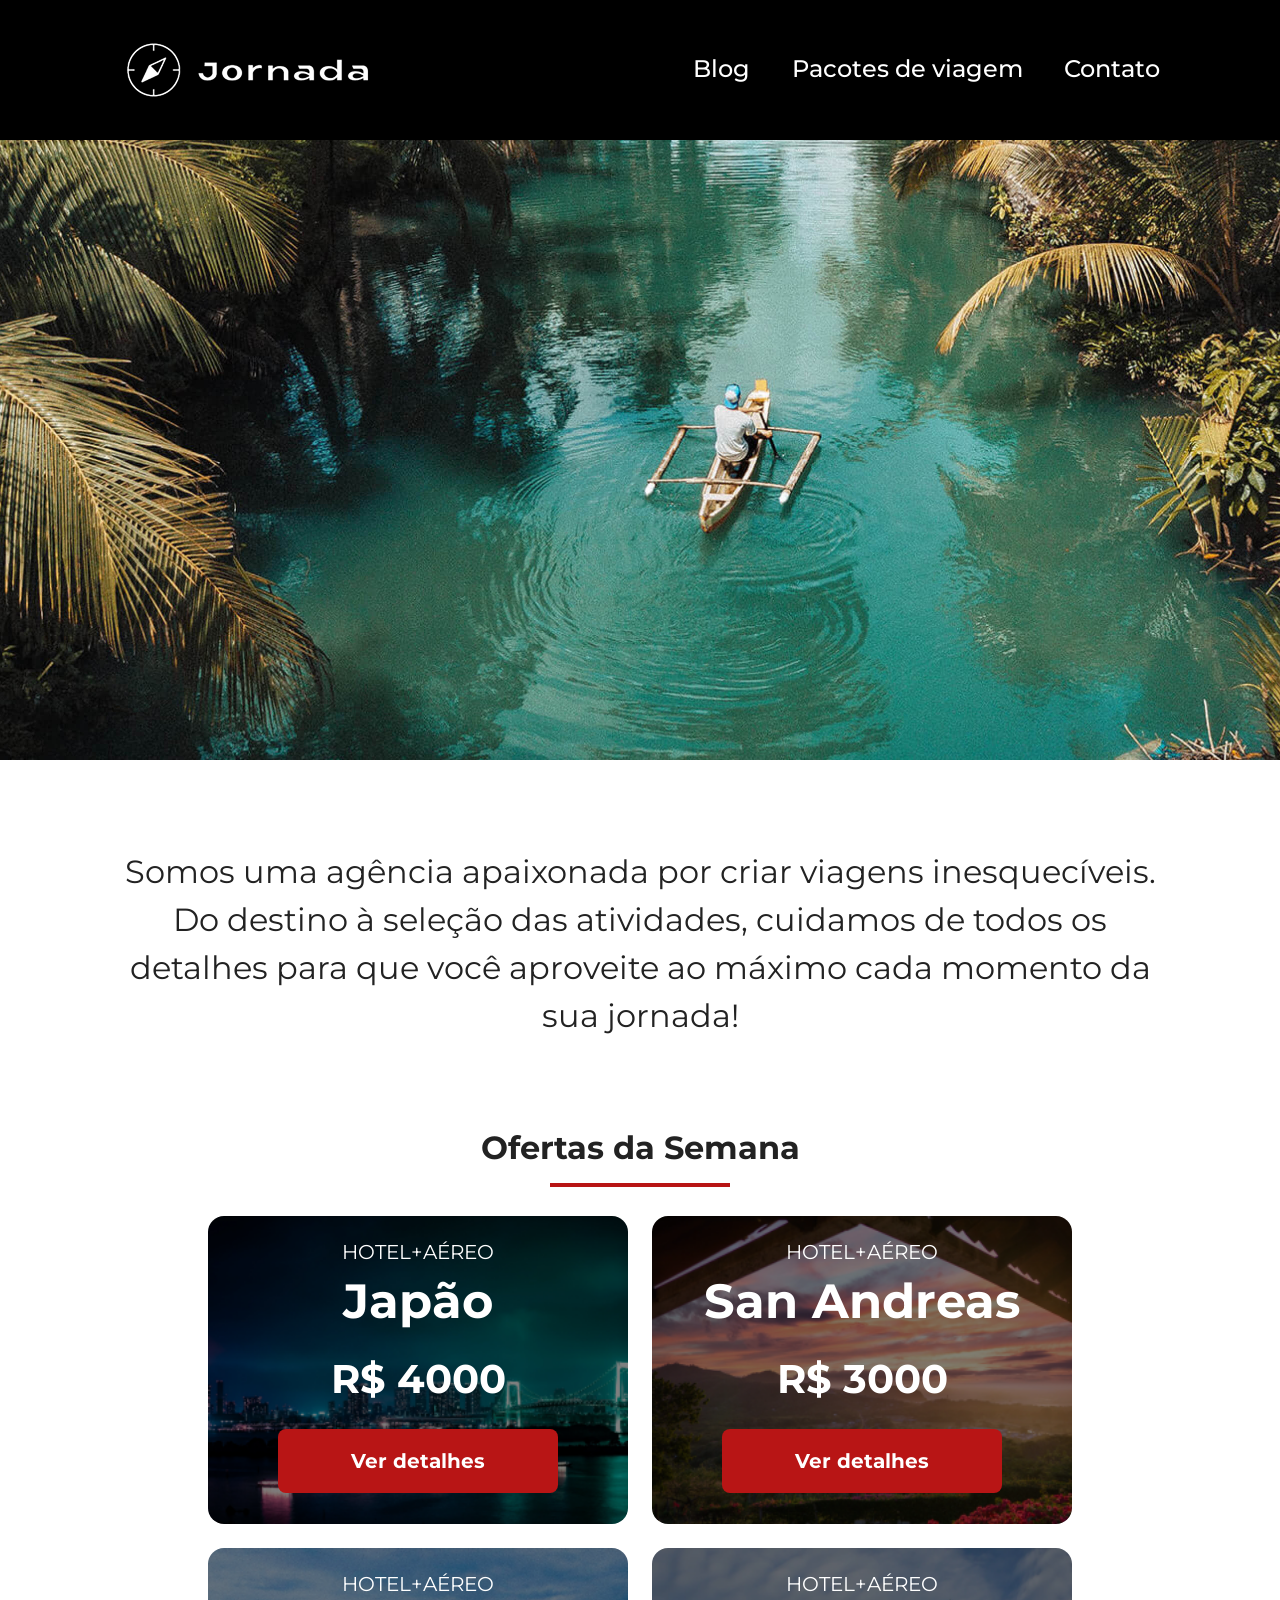
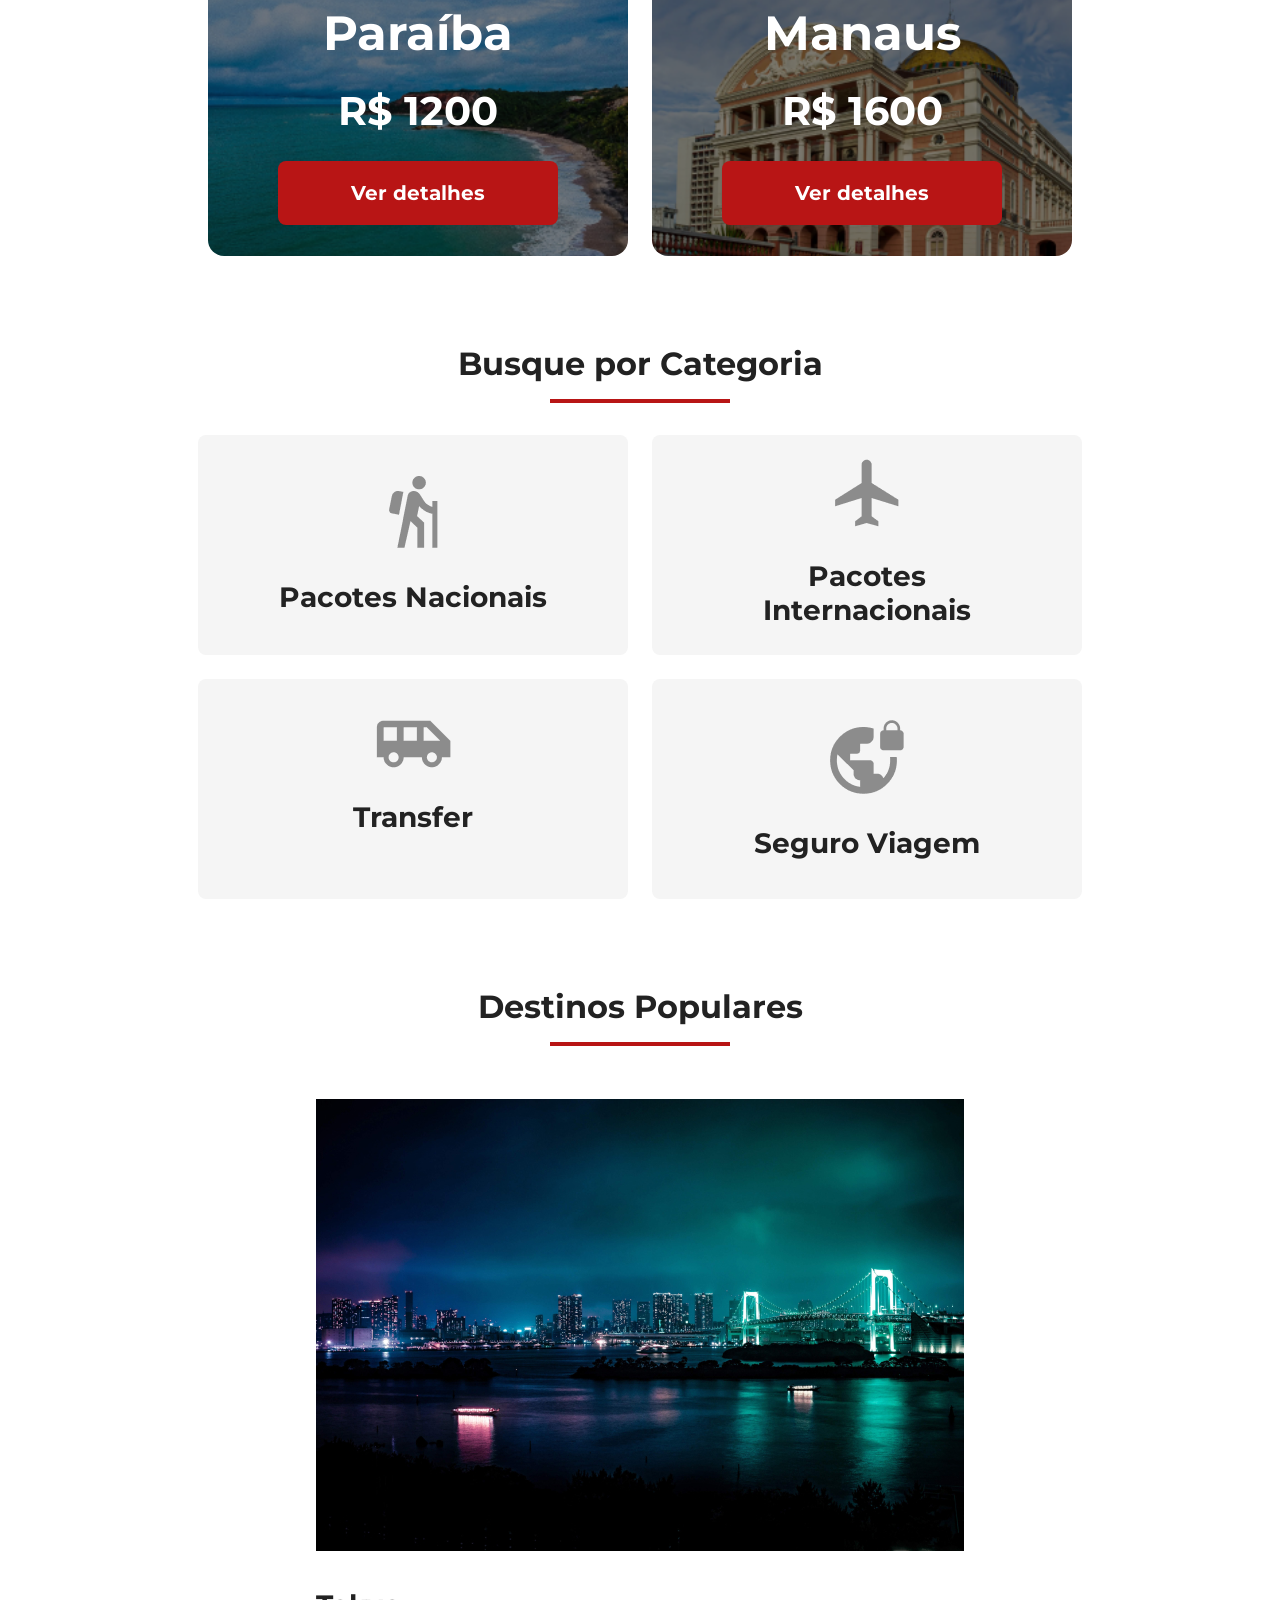
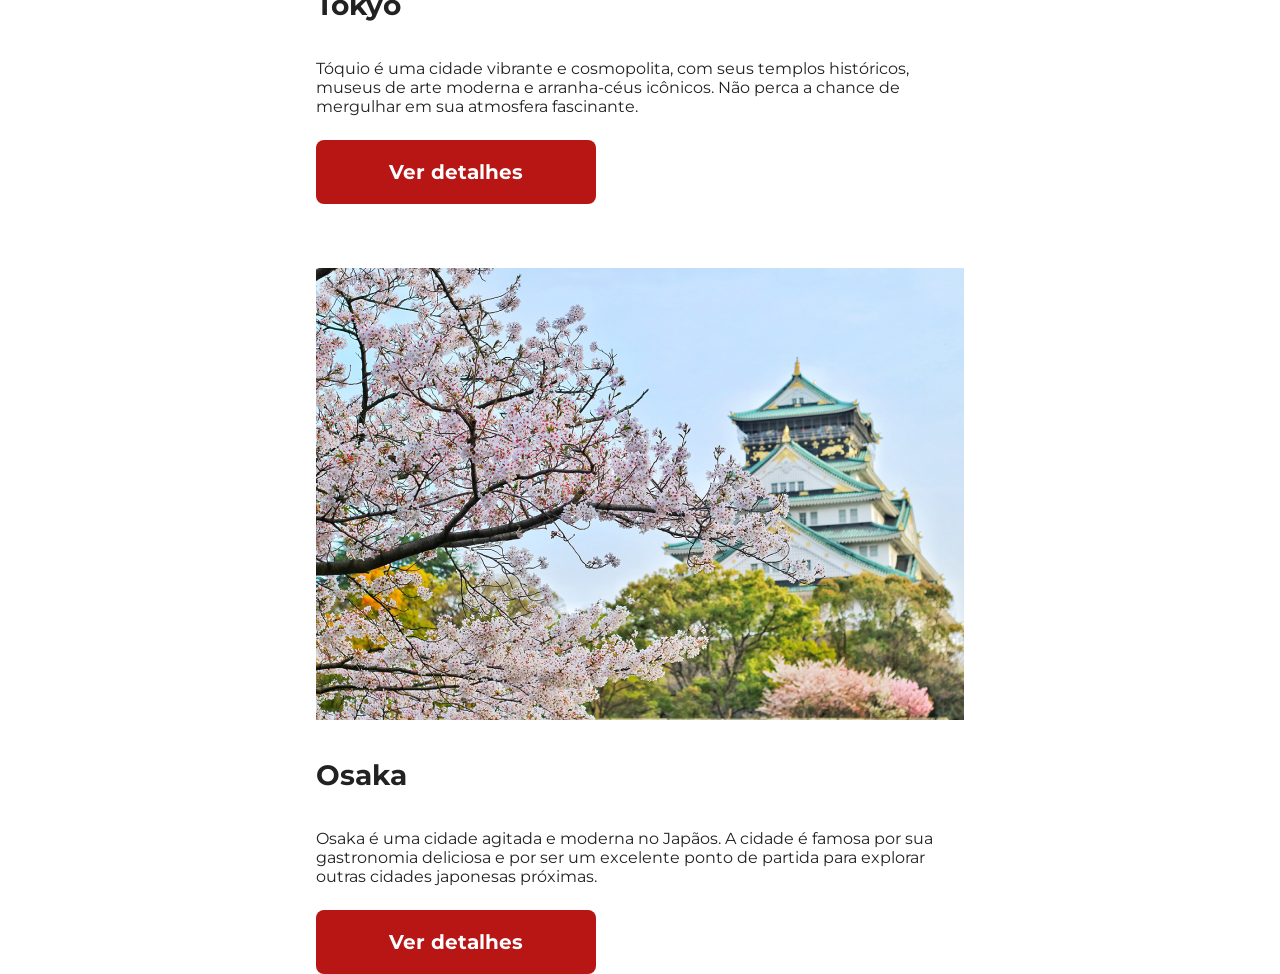
==== index.html @ 2078ef76 "finaliza a secao destinos populares" ====
<!doctype html>
<html lang="pt-BR">
  <head>
    <meta charset="UTF-8" />
    <meta name="viewport" content="width=device-width, initial-scale=1.0" />
    <link rel="stylesheet" href="css/style.css" />
    <title>Jornada Viagens</title>
  </head>
  <body>
    <header class="main-header">
      <a class="logo" href="index.html" title="voltar para a página inicial"
        ><img
          class="img-mobile"
          src="img/bussola-jornada-branca.png"
          alt="Bussola do logo Jornada Viagens na cor branca"
        />
        <img
          class="img-desktop"
          src="img/bussola-texto-jornada-branca.png"
          alt="logo Jornada Viagens na cor branca"
        />
      </a>
      <div class="navigation-menu">
        <label for="menu">
          <img src="img/menu.png" alt="menu" />
        </label>
        <input type="checkbox" id="menu" hidden />

        <nav>
          <ul class="list-links">
            <li>
              <a href="blog.html" target="_blank" title="Acessar Blog">Blog</a>
            </li>
            <li>
              <a
                href="pacotes.html"
                target="_blank"
                title="Acessar Pacotes de viagem"
                >Pacotes de viagem</a
              >
            </li>
            <li>
              <a href="contato.html" target="_blank" title="Acessar Contato"
                >Contato</a
              >
            </li>
          </ul>
        </nav>
      </div>
    </header>
    <section class="hero">
      <div class="hero-img"></div>
      <h2>
        Somos uma agência apaixonada por criar viagens inesquecíveis. Do destino
        à seleção das atividades, cuidamos de todos os detalhes para que você
        aproveite ao máximo cada momento da sua jornada!
      </h2>
    </section>
    <section class="offers">
      <div class="section-title">
        <h2>Ofertas da Semana</h2>
        <hr />
      </div>
      <div class="offers-cards">
        <article class="card japao">
          <header>
            <p>HOTEL+AÉREO</p>
            <h3>
              Japão<br />
              <span>R$ 4000</span>
            </h3>
          </header>
          <footer><a href="#" class="button">Ver detalhes</a></footer>
        </article>
        <article class="card san-andreas">
          <header>
            <p>HOTEL+AÉREO</p>
            <h3>
              San Andreas<br />
              <span>R$ 3000</span>
            </h3>
          </header>
          <footer><a href="#" class="button">Ver detalhes</a></footer>
        </article>
        <article class="card paraiba">
          <header>
            <p>HOTEL+AÉREO</p>
            <h3>
              Paraíba <br />
              <span>R$ 1200</span>
            </h3>
          </header>
          <footer><a href="#" class="button">Ver detalhes</a></footer>
        </article>
        <article class="card manaus">
          <header>
            <p>HOTEL+AÉREO</p>
            <h3>
              Manaus<br />
              <span>R$ 1600</span>
            </h3>
          </header>
          <footer><a href="#" class="button">Ver detalhes</a></footer>
        </article>
      </div>
    </section>
    <section class="categories">
      <div class="section-title">
        <h2>Busque por Categoria</h2>
        <hr />
      </div>
      <div class="categories-cards">
        <a
          href="#"
          class="card"
          target="_blank"
          title="Acessar pacotes nacionais"
        >
          <img
            src="img/mobile- pacotes nacionais.png"
            alt="Icone de pessoa fazendo trilha representando pacotes nacionais"
          />
          <h3>Pacotes Nacionais</h3>
        </a>
        <a
          href="#"
          class="card pacotes-internacionais"
          target="_blank"
          title="Acessar pacotes internacionais"
        >
          <img
            src="img/mobile - pacotes interacionais.png"
            alt="Icone de Avião representando pacotes internacionais"
          />
          <h3>
            Pacotes <br />
            Internacionais
          </h3>
        </a>
        <a
          href="#"
          class="card"
          target="_blank"
          title="Acessar Transfer"
        >
          <img
            src="img/mobile-transfer.png"
            alt="Icone de van representando transfer"
          />
          <h3>Transfer</h3>
        </a>
        <a
          href="#"
          class="card"
          target="_blank"
          title="Acessar Seguro Viagem"
        >
          <img
            src="img/mobile-seguro viagem.png"
            alt="Icone do planeta com cadeado representando seguro viagem"
          />
          <h3>Seguro Viagem</h3>
        </a>
      </div>
    </section>
    <section class="destinations">
      <div class="section-title">
        <h2>Destinos Populares</h2>
        <hr />
      </div>
      <div class="destination-items">
        <article class="item">
          <header>
            <div class="img-item tokyo"></div>
            <h4>Tokyo</h4>
          </header>
          <p>Tóquio é uma cidade vibrante e cosmopolita, com seus templos históricos, museus de arte moderna e arranha-céus icônicos. Não perca a chance de mergulhar em sua atmosfera fascinante.</p>
          <footer>
            <a href="#"
            class="button"
            target="_blank"
            title="Veja mais detalhes do destino Tokyo">Ver detalhes</a>
          </footer>
        </article>
        <article class="item">
          <header>
            <div class="img-item osaka"></div>
            <h4>Osaka</h4>
          </header>
          <p>Osaka é uma cidade agitada e moderna no Japãos. A cidade é famosa por sua gastronomia deliciosa e por ser um excelente ponto de partida para explorar outras cidades japonesas próximas.</p>
          <footer>
            <a href="#" 
            class="button"
            target="_blank"
            title="Veja mais detalhes do destino Osaka">Ver detalhes</a>
          </footer>
        </article>
      </div>
    </section>
  </body>
</html>
---- css/style.css ----
@import url(global.css);
@import url(header.css);
@import url(hero.css);
@import url(offers.css);
@import url(catergories.css);
@import url(destinations.css);
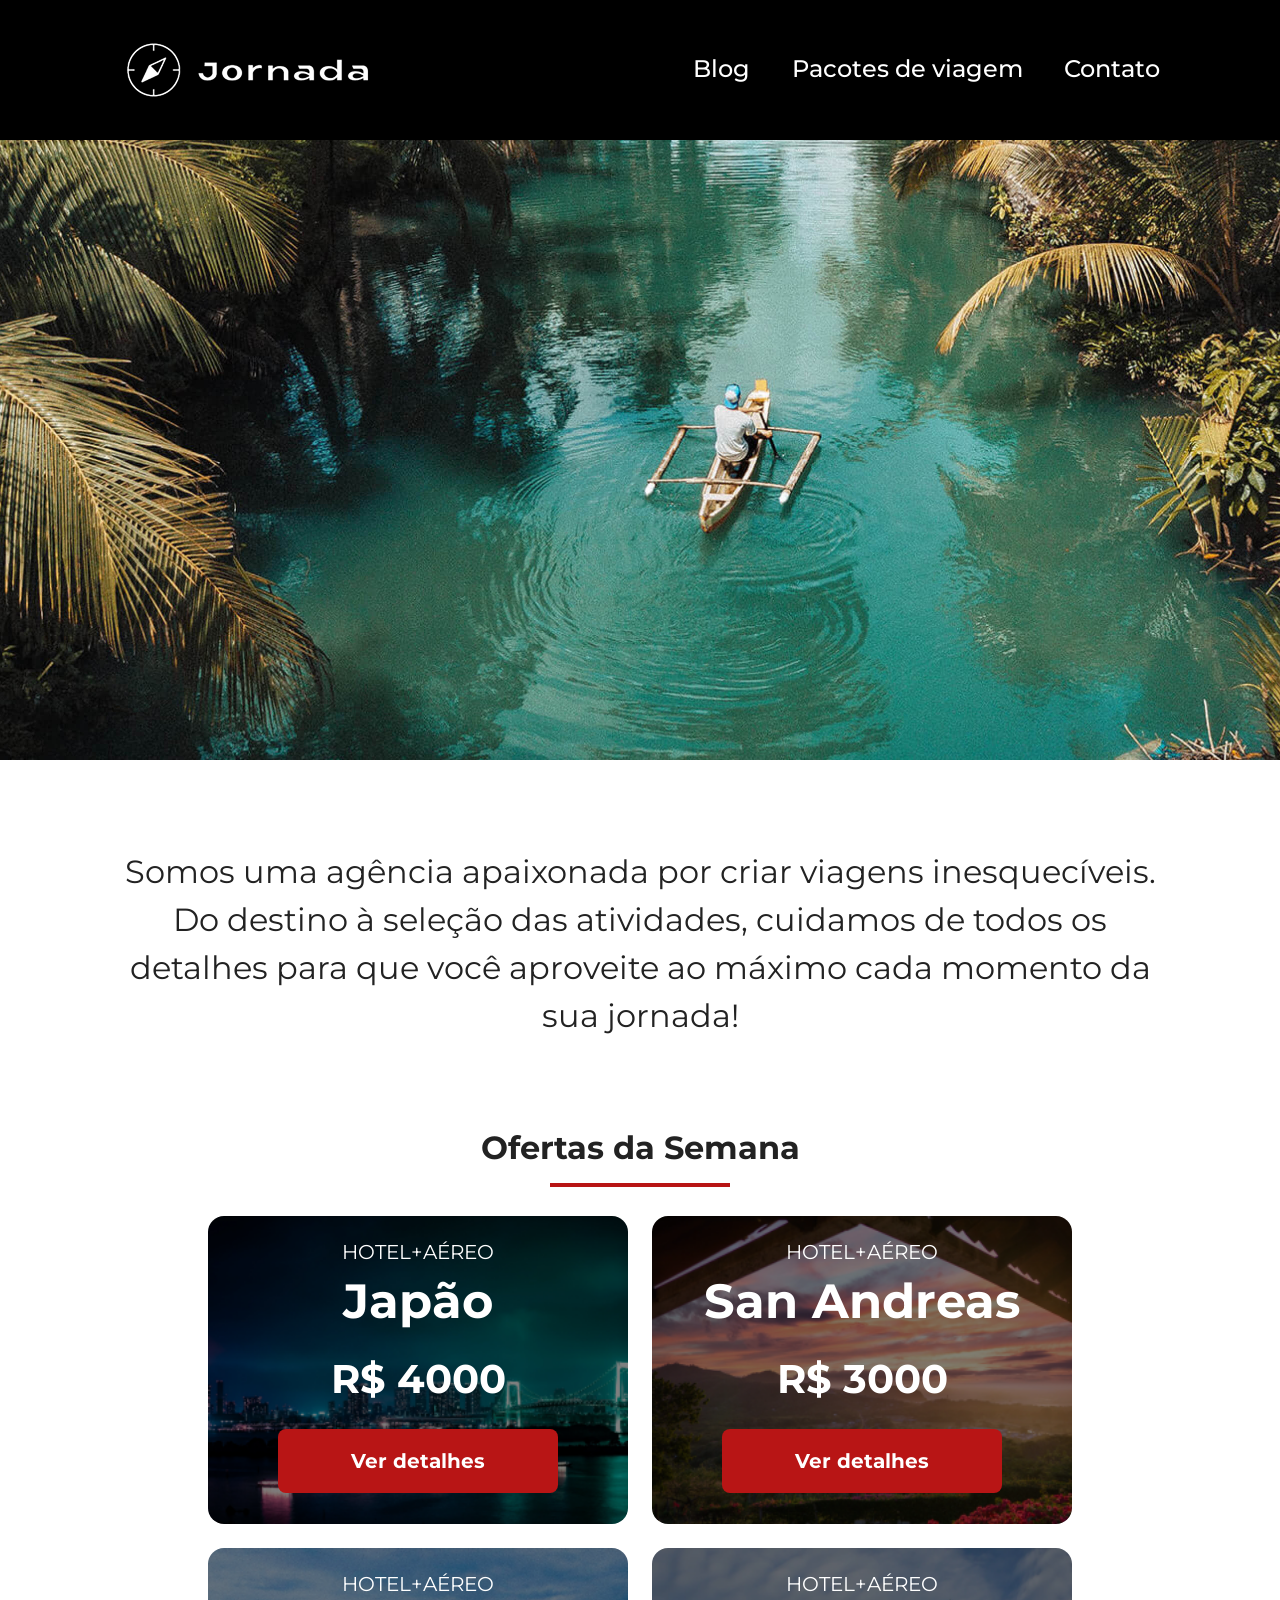
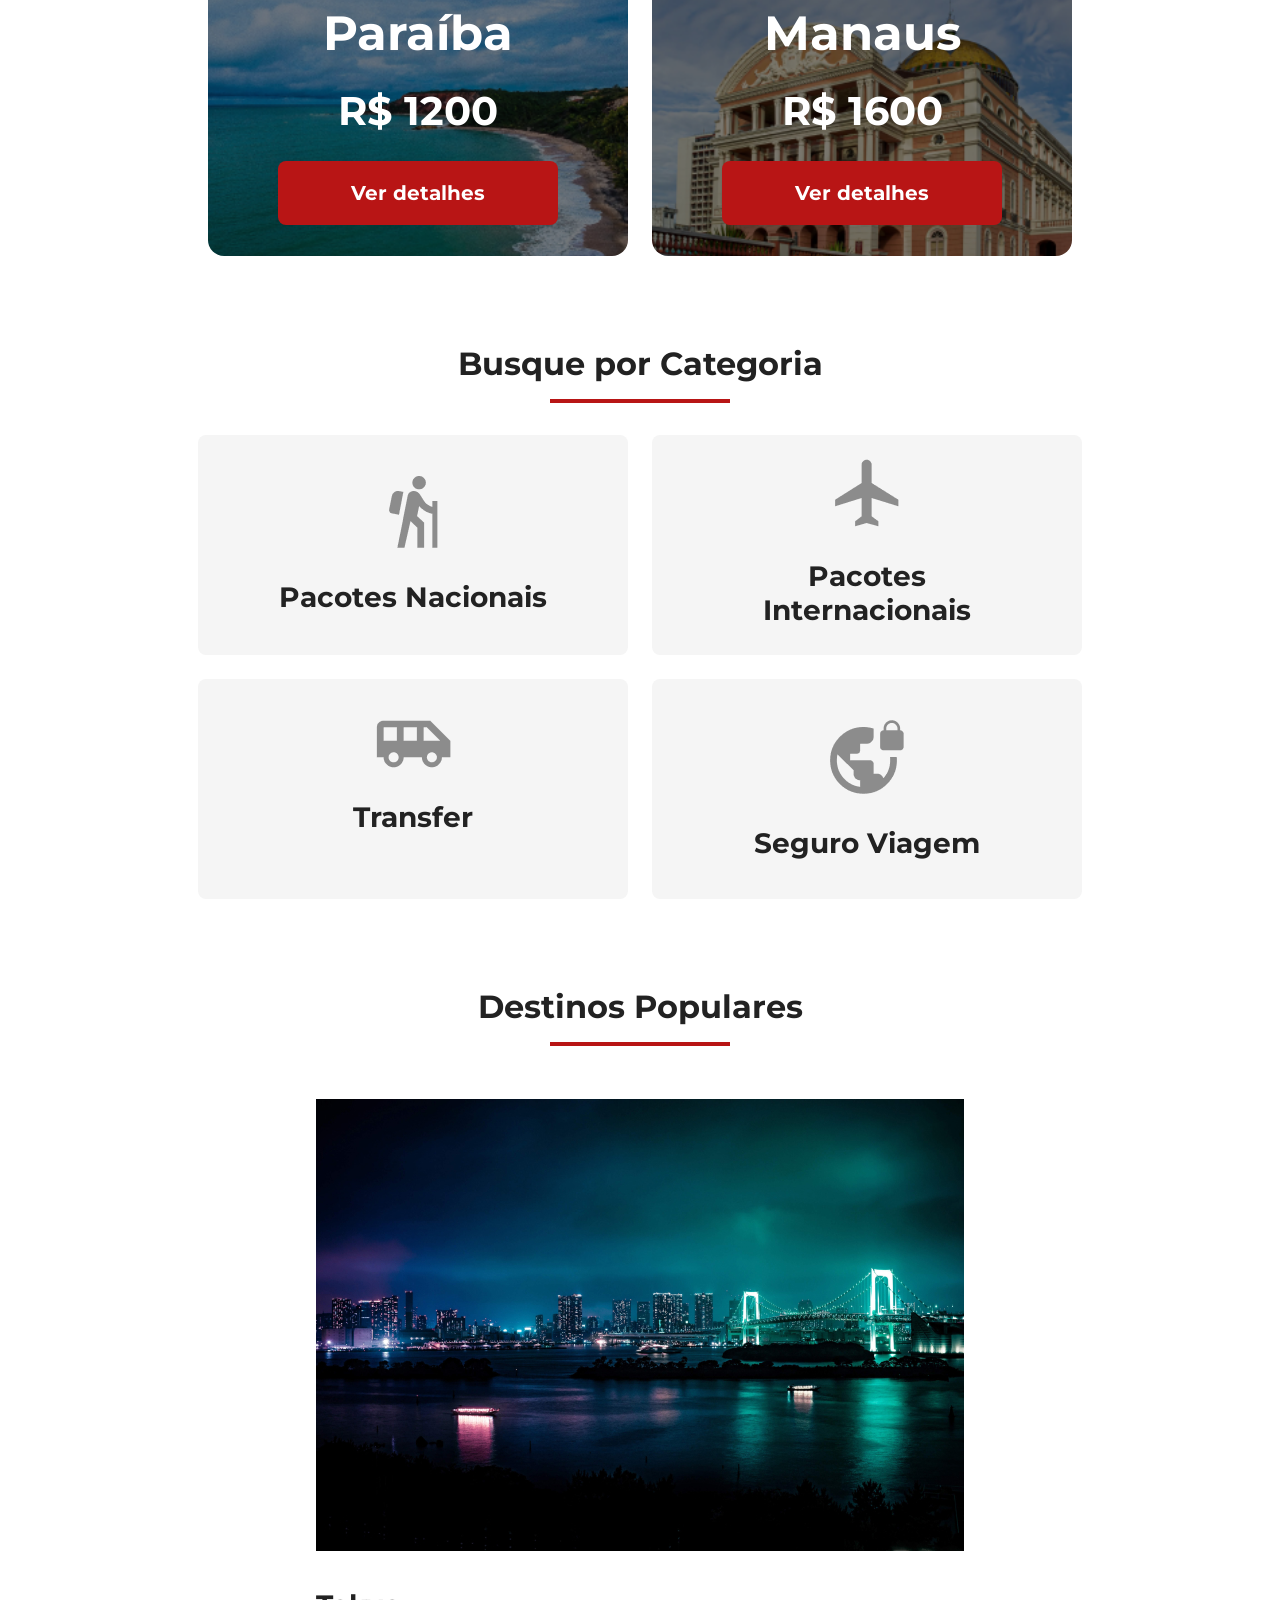
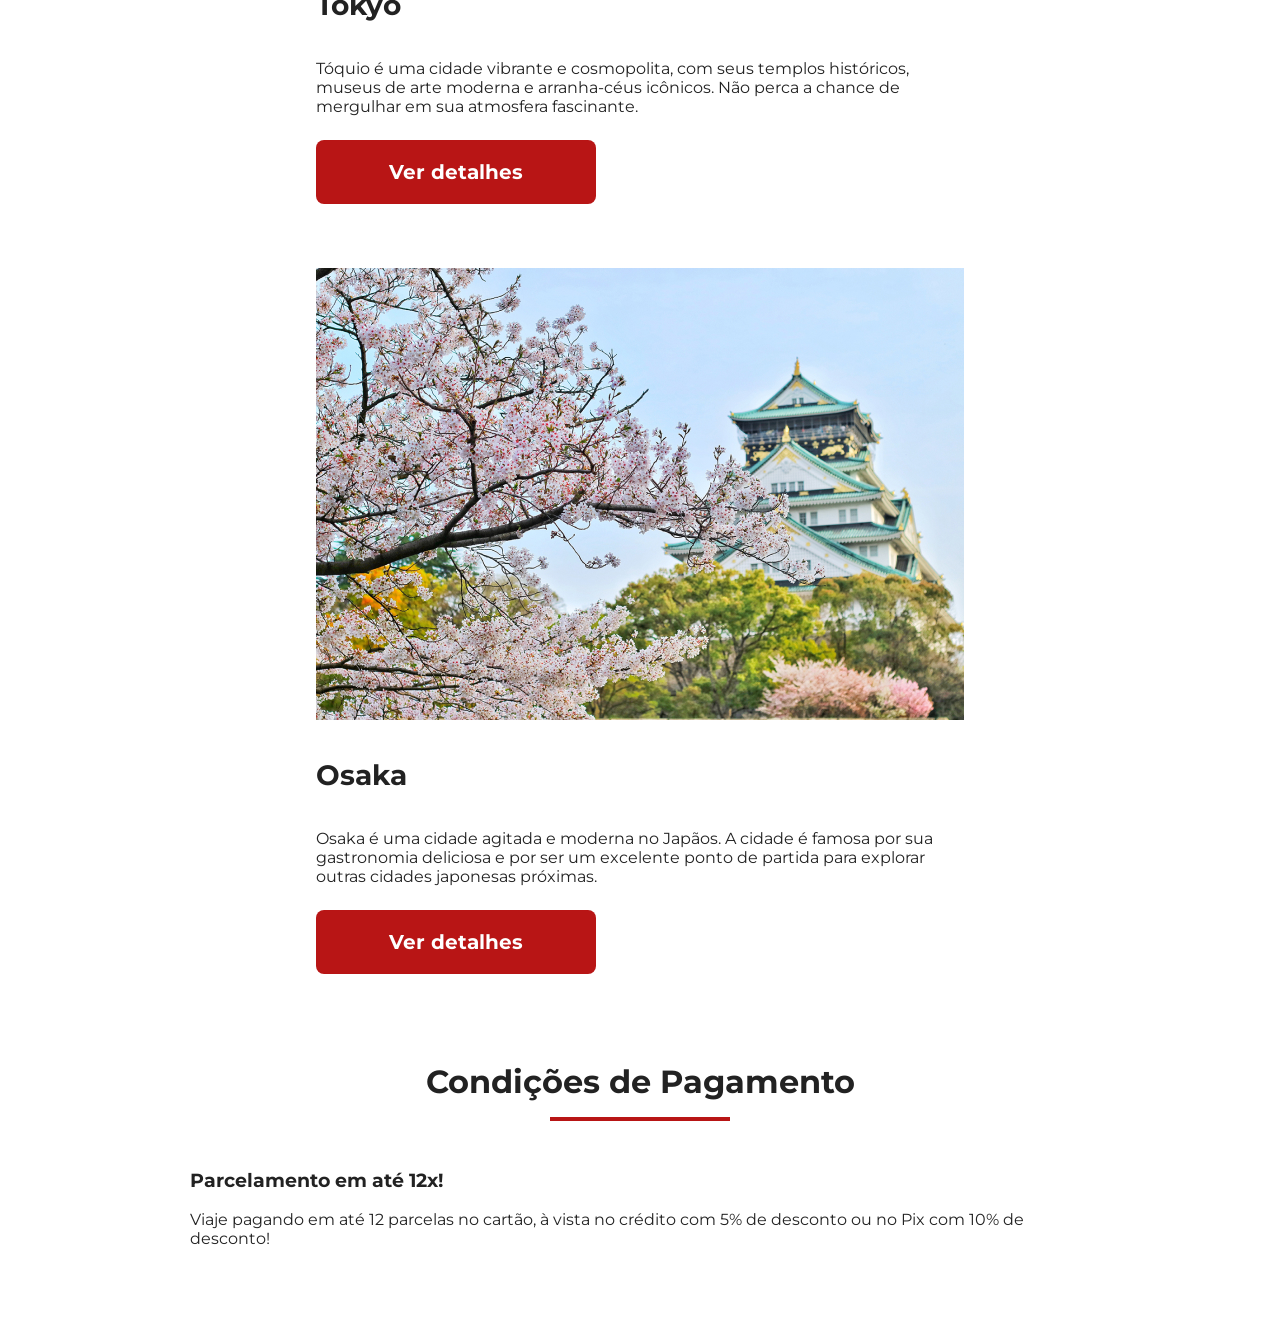
==== commit 6d5d24c2: "Adiciona estrutura da sessao de pagamentos" ====
--- a/index.html
+++ b/index.html
@@ -137,24 +137,14 @@
             Internacionais
           </h3>
         </a>
-        <a
-          href="#"
-          class="card"
-          target="_blank"
-          title="Acessar Transfer"
-        >
+        <a href="#" class="card" target="_blank" title="Acessar Transfer">
           <img
             src="img/mobile-transfer.png"
             alt="Icone de van representando transfer"
           />
           <h3>Transfer</h3>
         </a>
-        <a
-          href="#"
-          class="card"
-          target="_blank"
-          title="Acessar Seguro Viagem"
-        >
+        <a href="#" class="card" target="_blank" title="Acessar Seguro Viagem">
           <img
             src="img/mobile-seguro viagem.png"
             alt="Icone do planeta com cadeado representando seguro viagem"
@@ -174,12 +164,19 @@
             <div class="img-item tokyo"></div>
             <h4>Tokyo</h4>
           </header>
-          <p>Tóquio é uma cidade vibrante e cosmopolita, com seus templos históricos, museus de arte moderna e arranha-céus icônicos. Não perca a chance de mergulhar em sua atmosfera fascinante.</p>
+          <p>
+            Tóquio é uma cidade vibrante e cosmopolita, com seus templos
+            históricos, museus de arte moderna e arranha-céus icônicos. Não
+            perca a chance de mergulhar em sua atmosfera fascinante.
+          </p>
           <footer>
-            <a href="#"
-            class="button"
-            target="_blank"
-            title="Veja mais detalhes do destino Tokyo">Ver detalhes</a>
+            <a
+              href="#"
+              class="button"
+              target="_blank"
+              title="Veja mais detalhes do destino Tokyo"
+              >Ver detalhes</a
+            >
           </footer>
         </article>
         <article class="item">
@@ -187,14 +184,36 @@
             <div class="img-item osaka"></div>
             <h4>Osaka</h4>
           </header>
-          <p>Osaka é uma cidade agitada e moderna no Japãos. A cidade é famosa por sua gastronomia deliciosa e por ser um excelente ponto de partida para explorar outras cidades japonesas próximas.</p>
+          <p>
+            Osaka é uma cidade agitada e moderna no Japãos. A cidade é famosa
+            por sua gastronomia deliciosa e por ser um excelente ponto de
+            partida para explorar outras cidades japonesas próximas.
+          </p>
           <footer>
-            <a href="#" 
-            class="button"
-            target="_blank"
-            title="Veja mais detalhes do destino Osaka">Ver detalhes</a>
+            <a
+              href="#"
+              class="button"
+              target="_blank"
+              title="Veja mais detalhes do destino Osaka"
+              >Ver detalhes</a
+            >
           </footer>
         </article>
+      </div>
+    </section>
+    <section class="payments">
+      <div class="section-title">
+        <h2>Condições de Pagamento</h2>
+        <hr />
+      </div>
+      <div class="text-content">
+        <h3>Parcelamento em até 12x!</h3>
+        <p>Viaje pagando em até 12 parcelas no cartão, à vista no crédito com 5% de desconto ou no Pix com 10% de desconto! </p>
+      </div>
+      <div class="image-content">
+        <div class="image bag"></div>
+        <div class="image passport"></div>
+        <div class="image people"></div>
       </div>
     </section>
   </body>
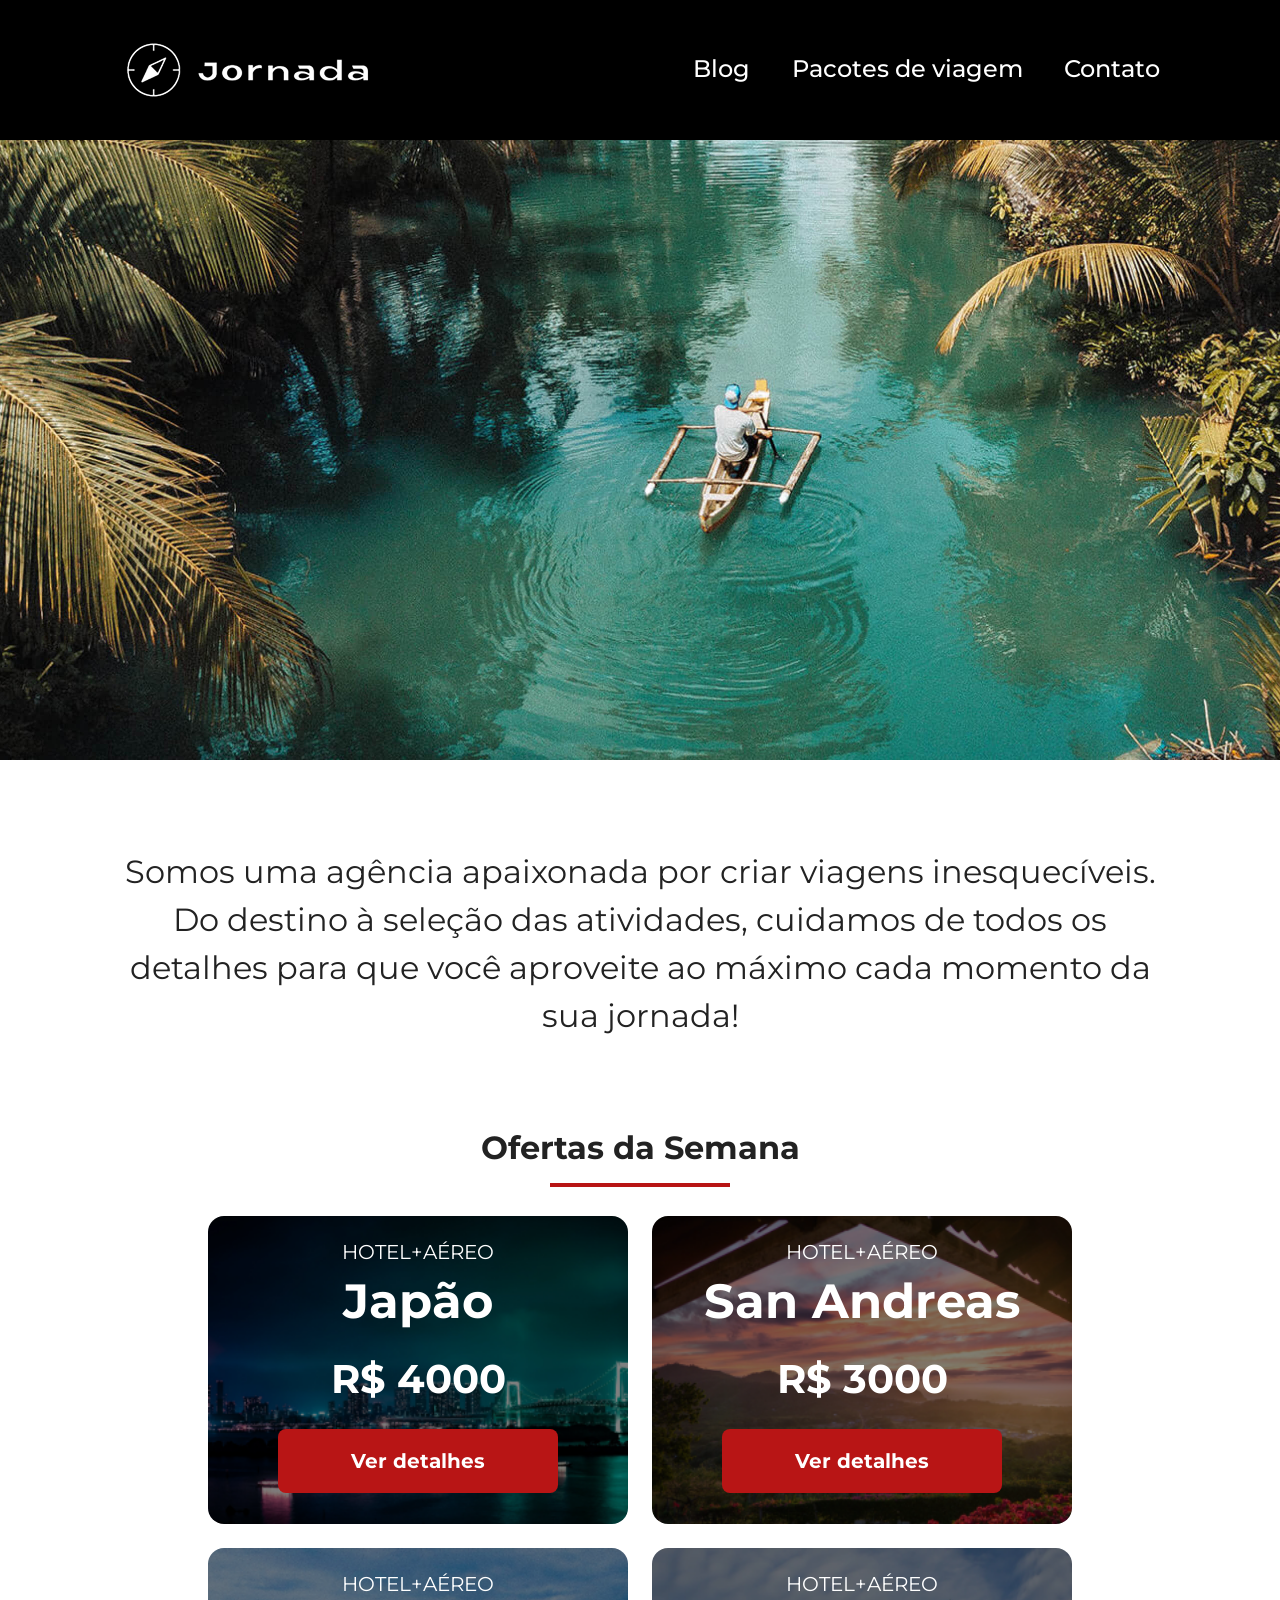
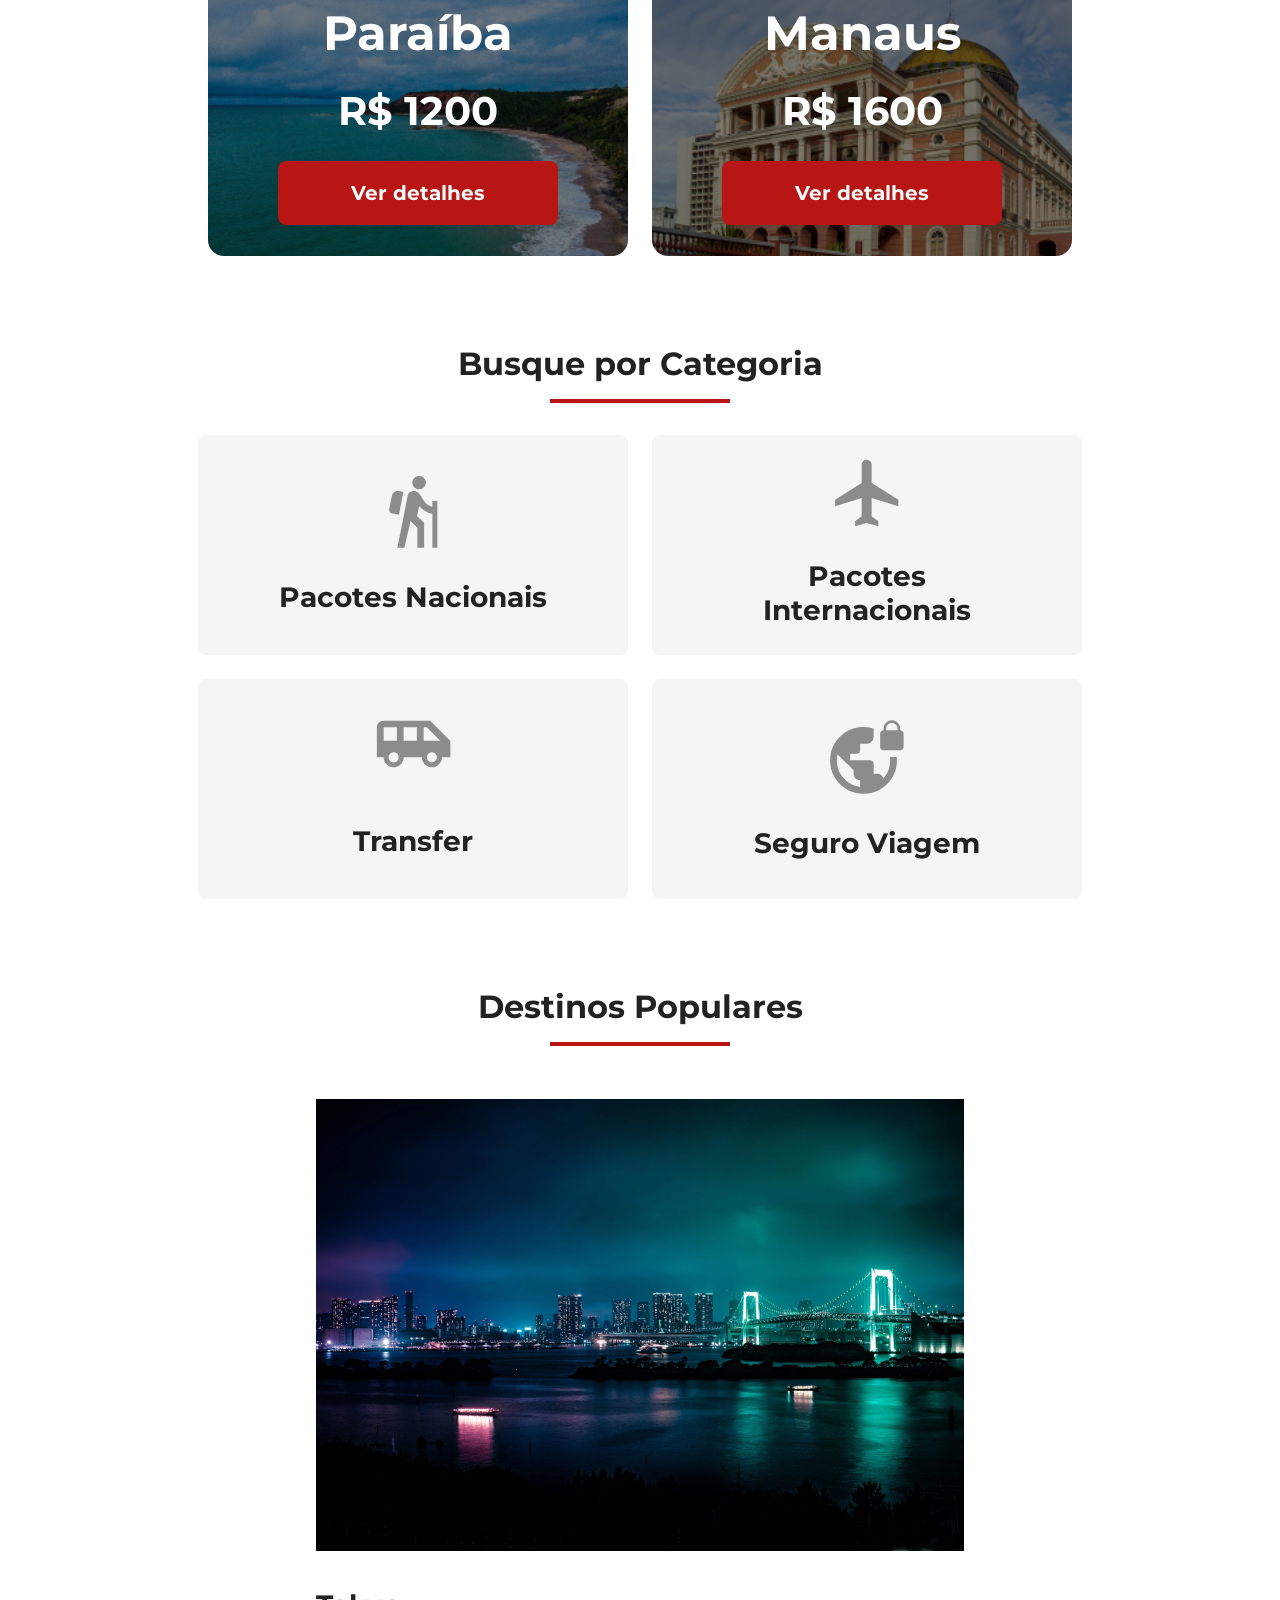
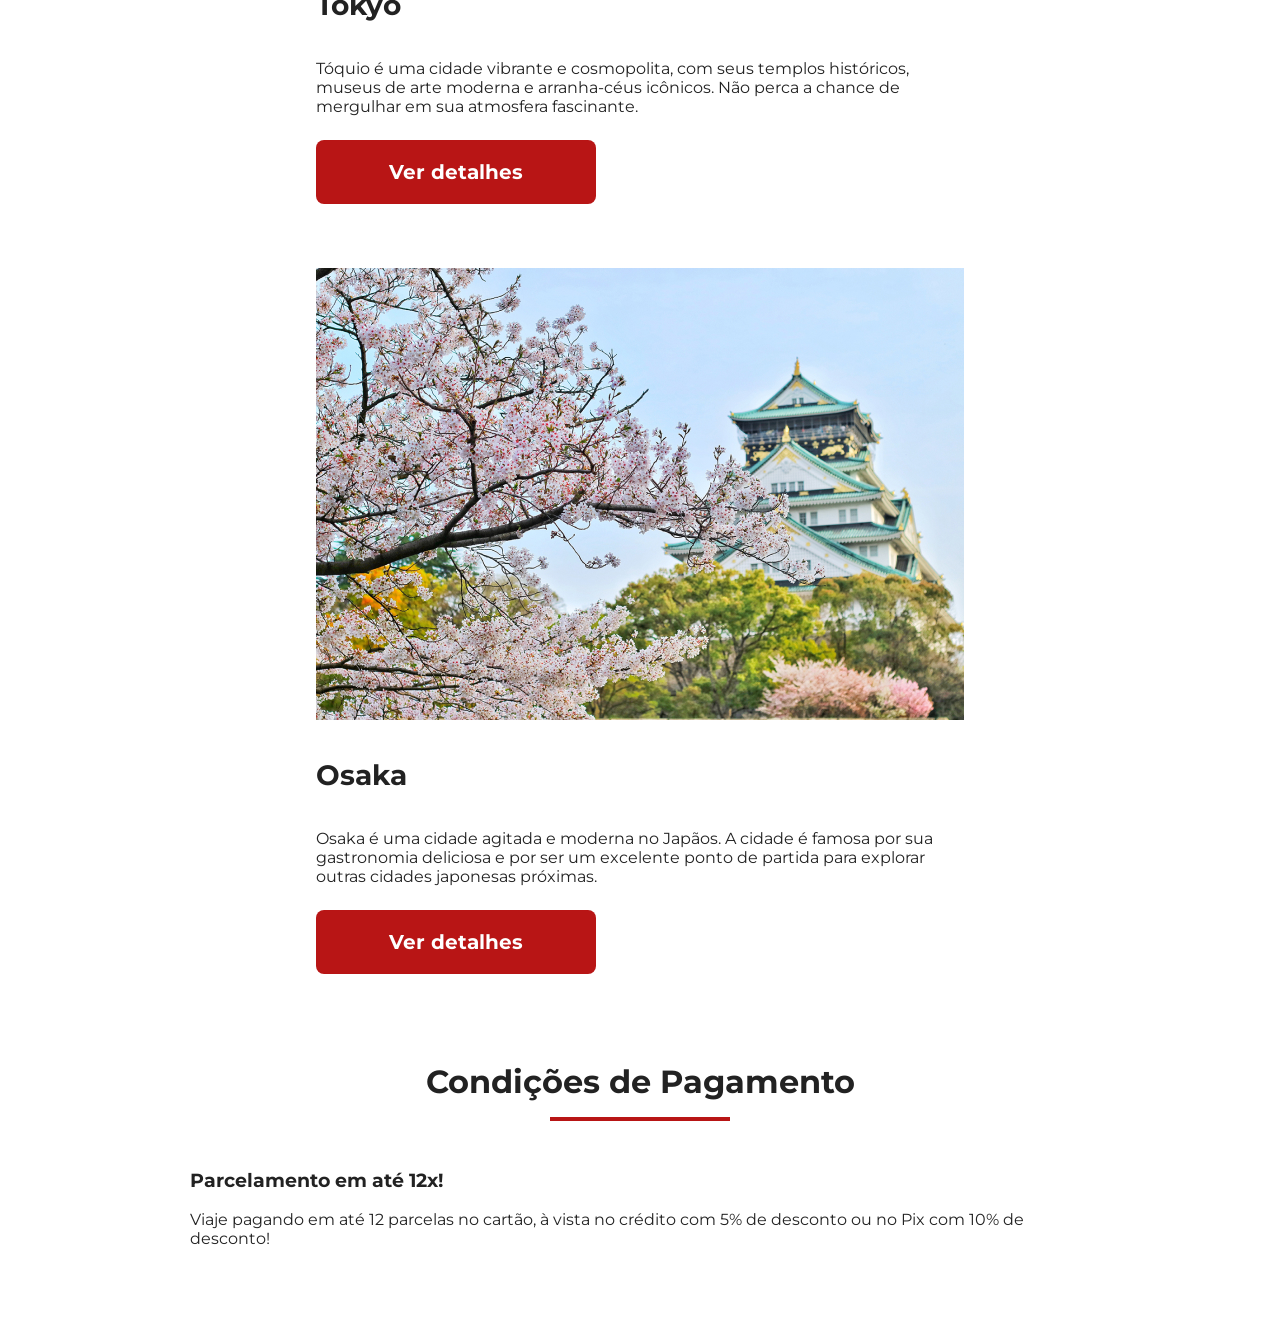
==== commit 9a40d62d: "Refinamento do CSS em Categories" ====
--- a/index.html
+++ b/index.html
@@ -112,7 +112,7 @@
       <div class="categories-cards">
         <a
           href="#"
-          class="card"
+          class="card pacotes-nacionais"
           target="_blank"
           title="Acessar pacotes nacionais"
         >
@@ -137,7 +137,7 @@
             Internacionais
           </h3>
         </a>
-        <a href="#" class="card" target="_blank" title="Acessar Transfer">
+        <a href="#" class="card transfer" target="_blank" title="Acessar Transfer">
           <img
             src="img/mobile-transfer.png"
             alt="Icone de van representando transfer"
--- a/css/style.css
+++ b/css/style.css
@@ -3,4 +3,5 @@
 @import url(hero.css);
 @import url(offers.css);
 @import url(catergories.css);
-@import url(destinations.css);+@import url(destinations.css);
+@import url(payments.css);
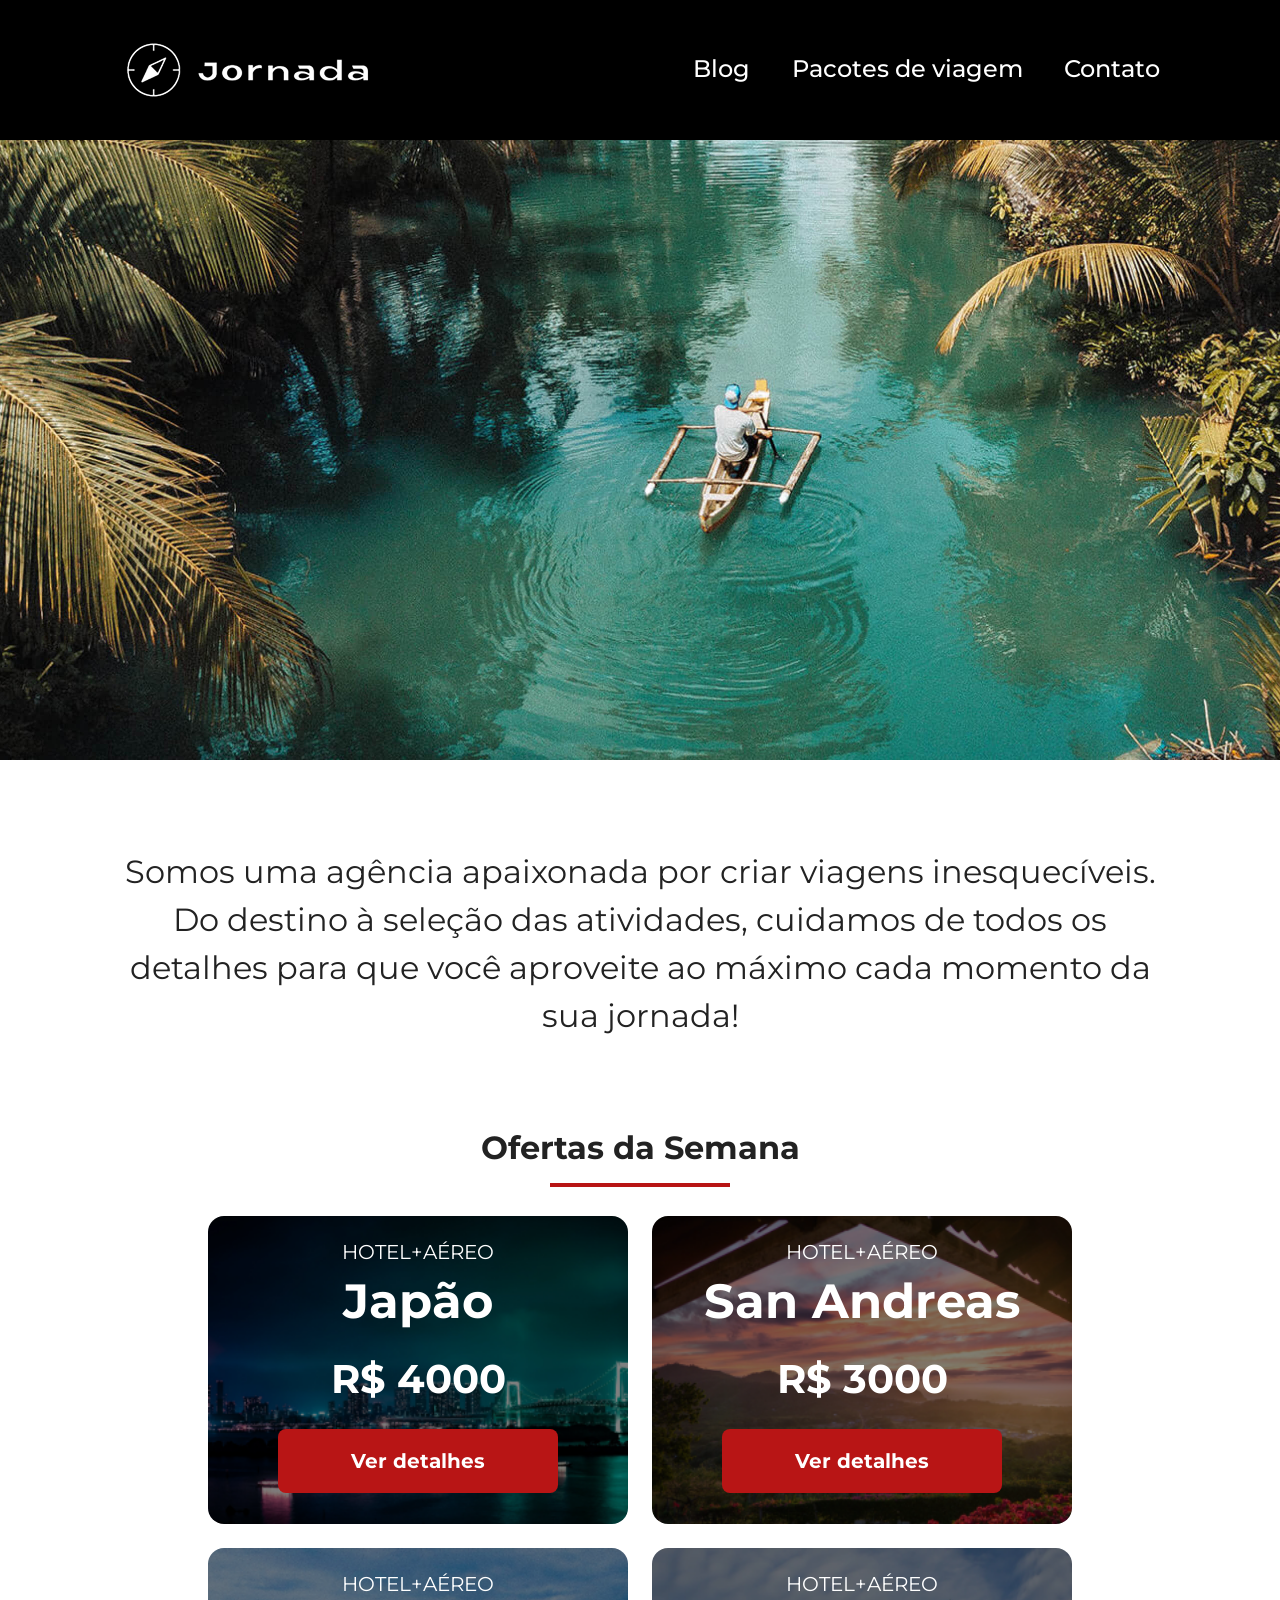
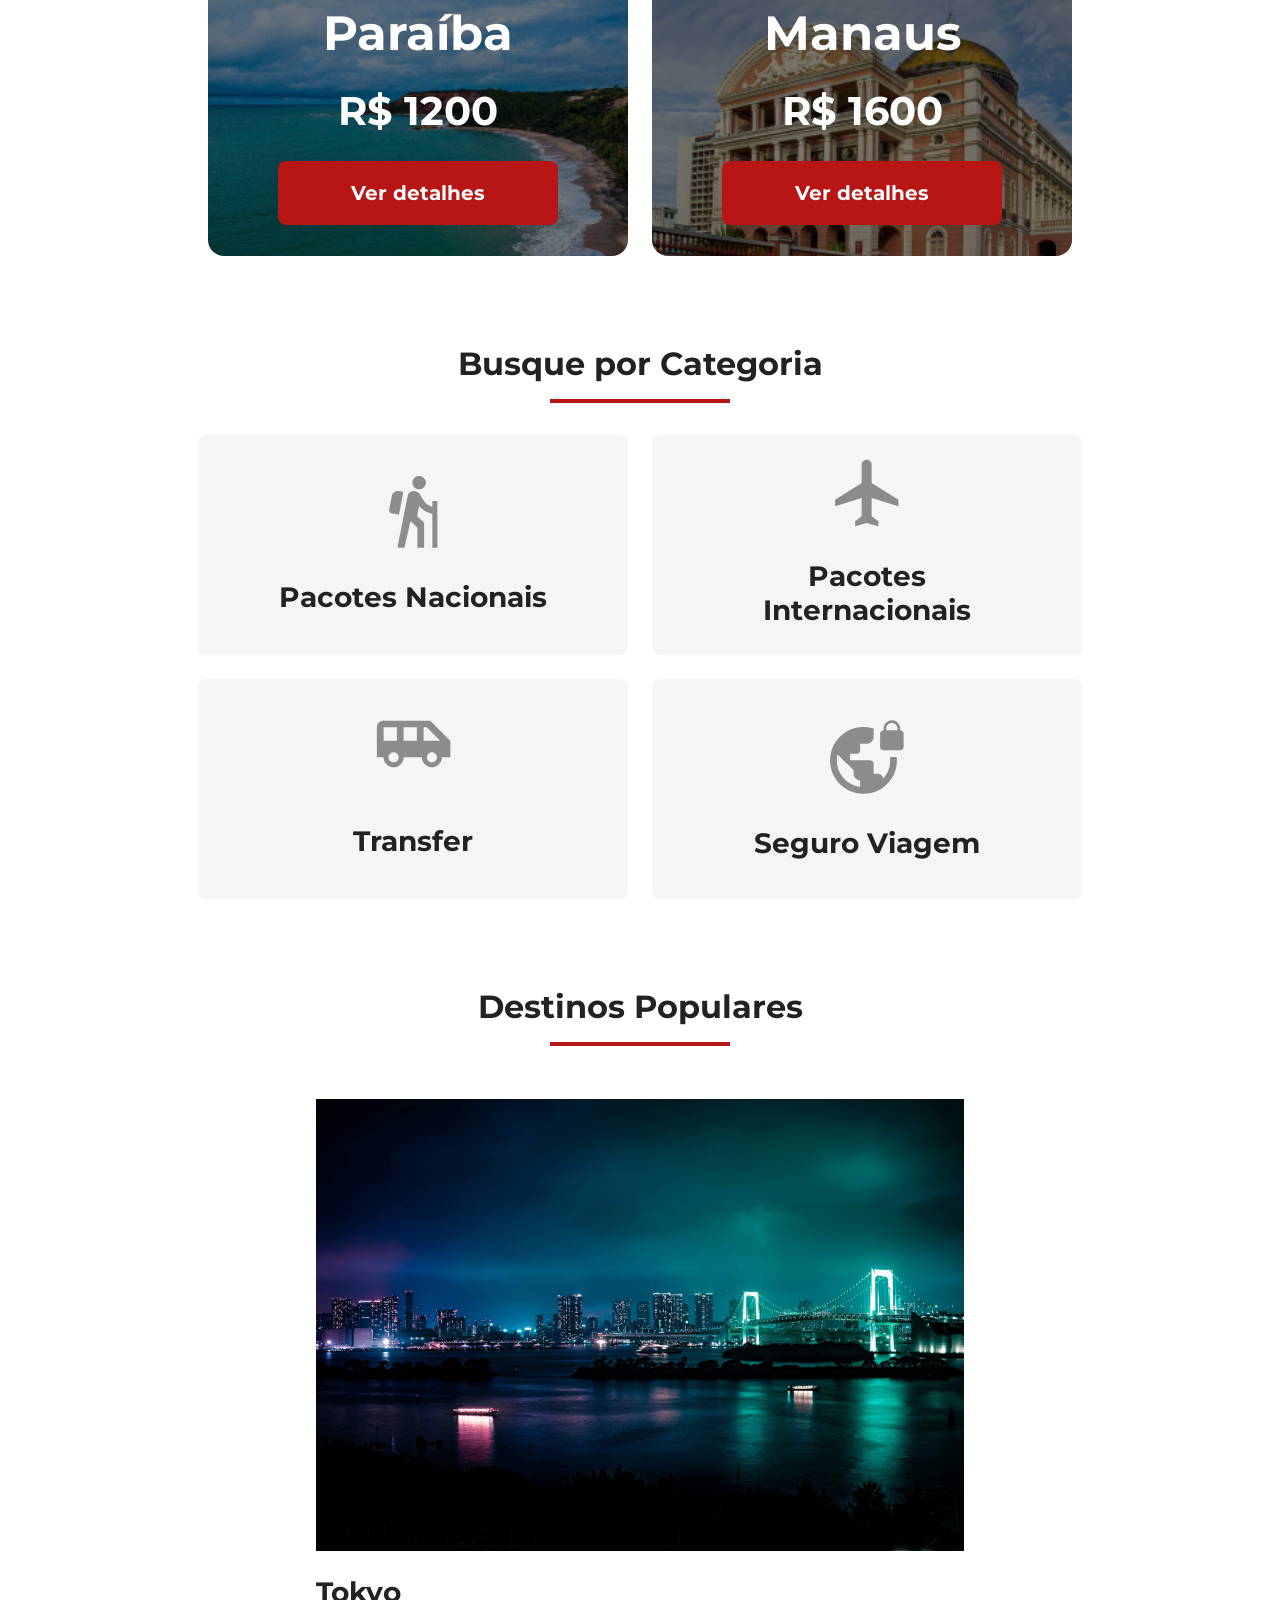
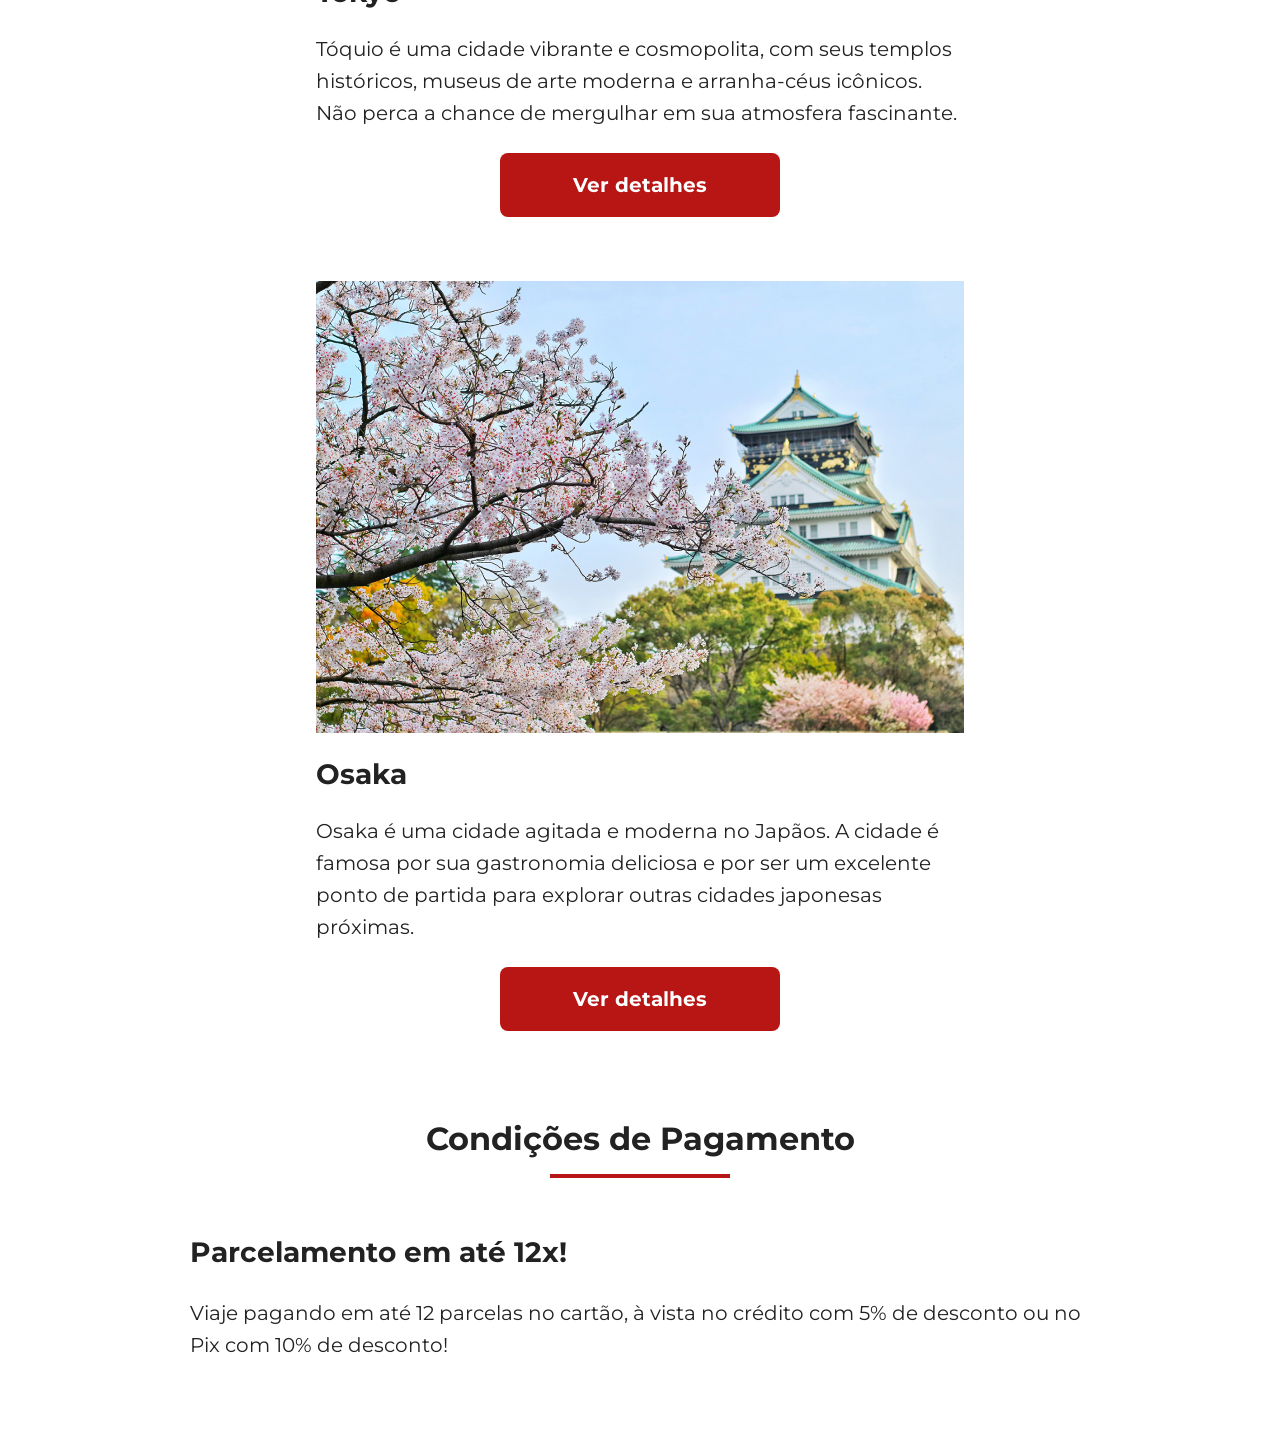
==== commit 40d8dc42: "Reutiliza estilos de textos" ====
--- a/index.html
+++ b/index.html
@@ -120,7 +120,7 @@
             src="img/mobile- pacotes nacionais.png"
             alt="Icone de pessoa fazendo trilha representando pacotes nacionais"
           />
-          <h3>Pacotes Nacionais</h3>
+          <h3 class="content-title">Pacotes Nacionais</h3>
         </a>
         <a
           href="#"
@@ -132,24 +132,29 @@
             src="img/mobile - pacotes interacionais.png"
             alt="Icone de Avião representando pacotes internacionais"
           />
-          <h3>
+          <h3 class="content-title">
             Pacotes <br />
             Internacionais
           </h3>
         </a>
-        <a href="#" class="card transfer" target="_blank" title="Acessar Transfer">
+        <a
+          href="#"
+          class="card transfer"
+          target="_blank"
+          title="Acessar Transfer"
+        >
           <img
             src="img/mobile-transfer.png"
             alt="Icone de van representando transfer"
           />
-          <h3>Transfer</h3>
+          <h3 class="content-title">Transfer</h3>
         </a>
         <a href="#" class="card" target="_blank" title="Acessar Seguro Viagem">
           <img
             src="img/mobile-seguro viagem.png"
             alt="Icone do planeta com cadeado representando seguro viagem"
           />
-          <h3>Seguro Viagem</h3>
+          <h3 class="content-title">Seguro Viagem</h3>
         </a>
       </div>
     </section>
@@ -162,9 +167,9 @@
         <article class="item">
           <header>
             <div class="img-item tokyo"></div>
-            <h4>Tokyo</h4>
-          </header>
-          <p>
+            <h4 class="content-title">Tokyo</h4>
+          </header>
+          <p class="content-text">
             Tóquio é uma cidade vibrante e cosmopolita, com seus templos
             históricos, museus de arte moderna e arranha-céus icônicos. Não
             perca a chance de mergulhar em sua atmosfera fascinante.
@@ -182,9 +187,9 @@
         <article class="item">
           <header>
             <div class="img-item osaka"></div>
-            <h4>Osaka</h4>
-          </header>
-          <p>
+            <h4 class="content-title">Osaka</h4>
+          </header>
+          <p class="content-text">
             Osaka é uma cidade agitada e moderna no Japãos. A cidade é famosa
             por sua gastronomia deliciosa e por ser um excelente ponto de
             partida para explorar outras cidades japonesas próximas.
@@ -207,8 +212,11 @@
         <hr />
       </div>
       <div class="text-content">
-        <h3>Parcelamento em até 12x!</h3>
-        <p>Viaje pagando em até 12 parcelas no cartão, à vista no crédito com 5% de desconto ou no Pix com 10% de desconto! </p>
+        <h3 class="content-title">Parcelamento em até 12x!</h3>
+        <p class="content-text">
+          Viaje pagando em até 12 parcelas no cartão, à vista no crédito com 5%
+          de desconto ou no Pix com 10% de desconto!
+        </p>
       </div>
       <div class="image-content">
         <div class="image bag"></div>
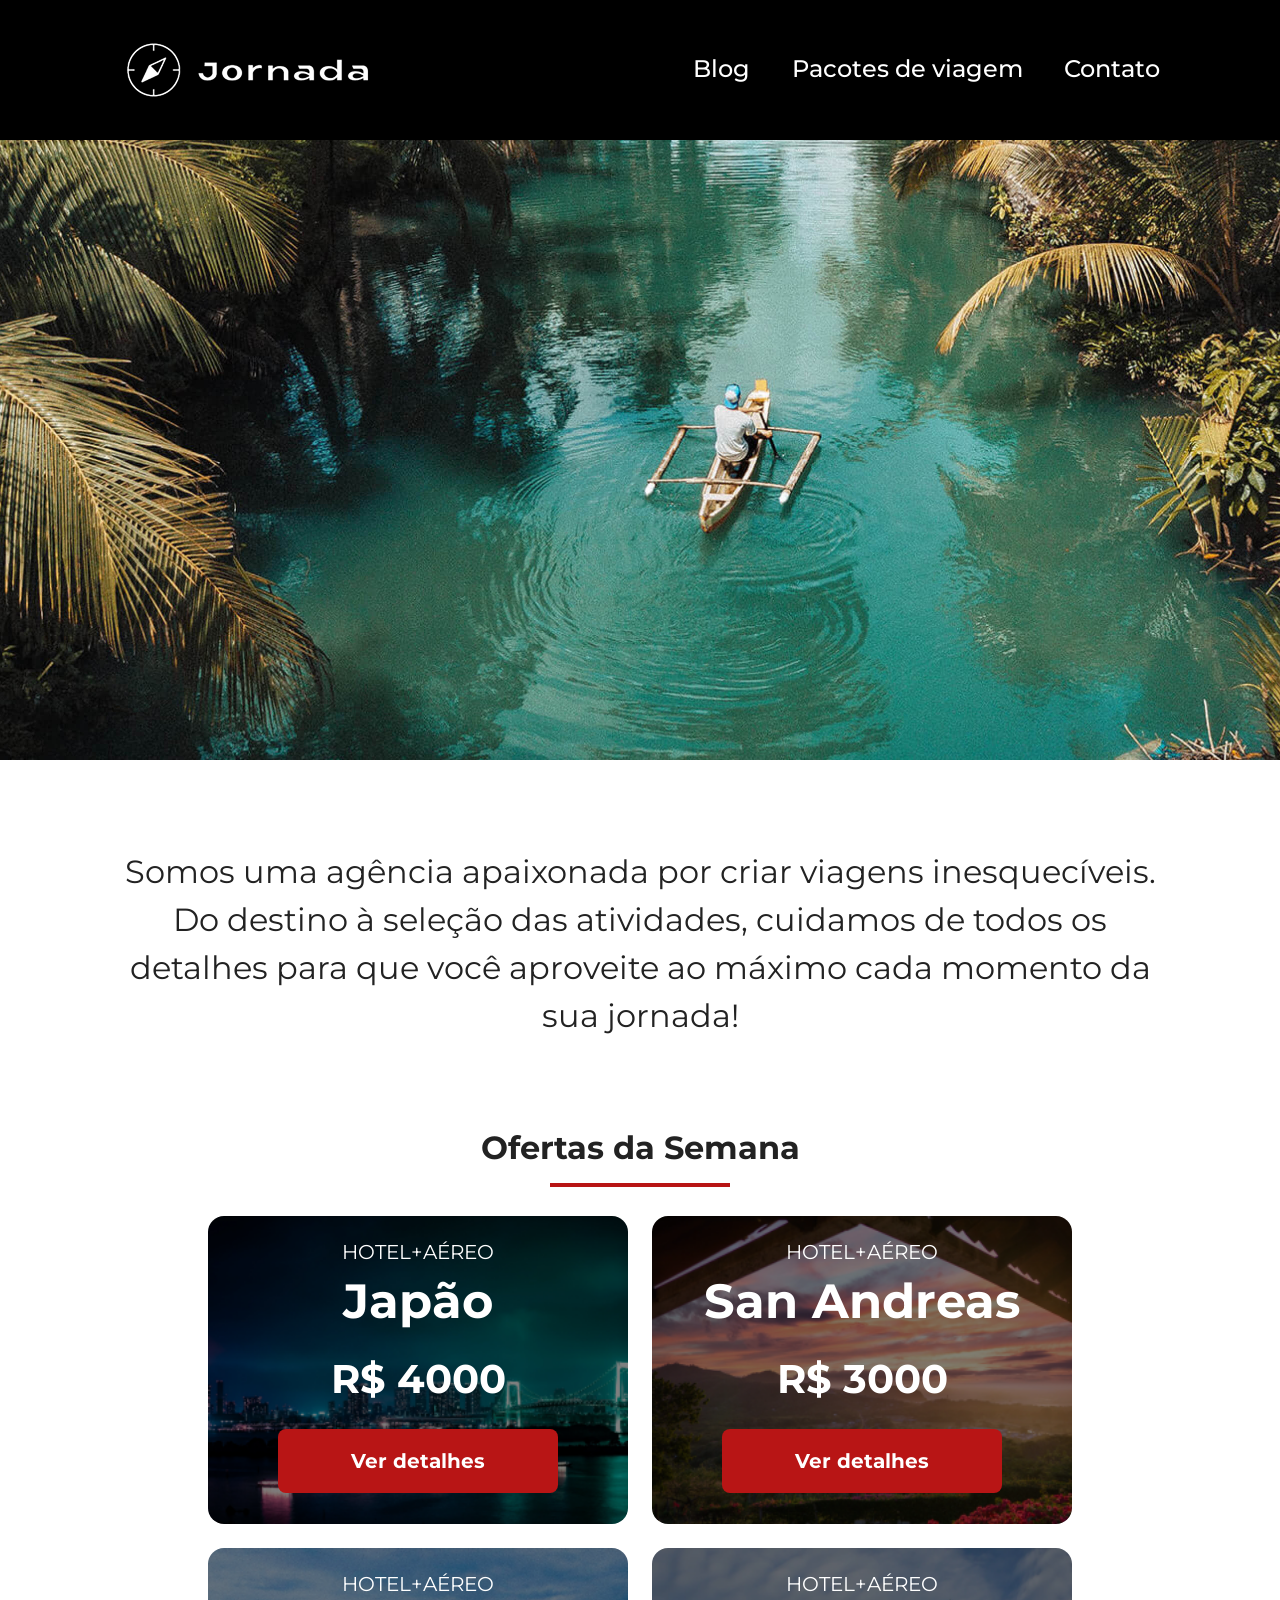
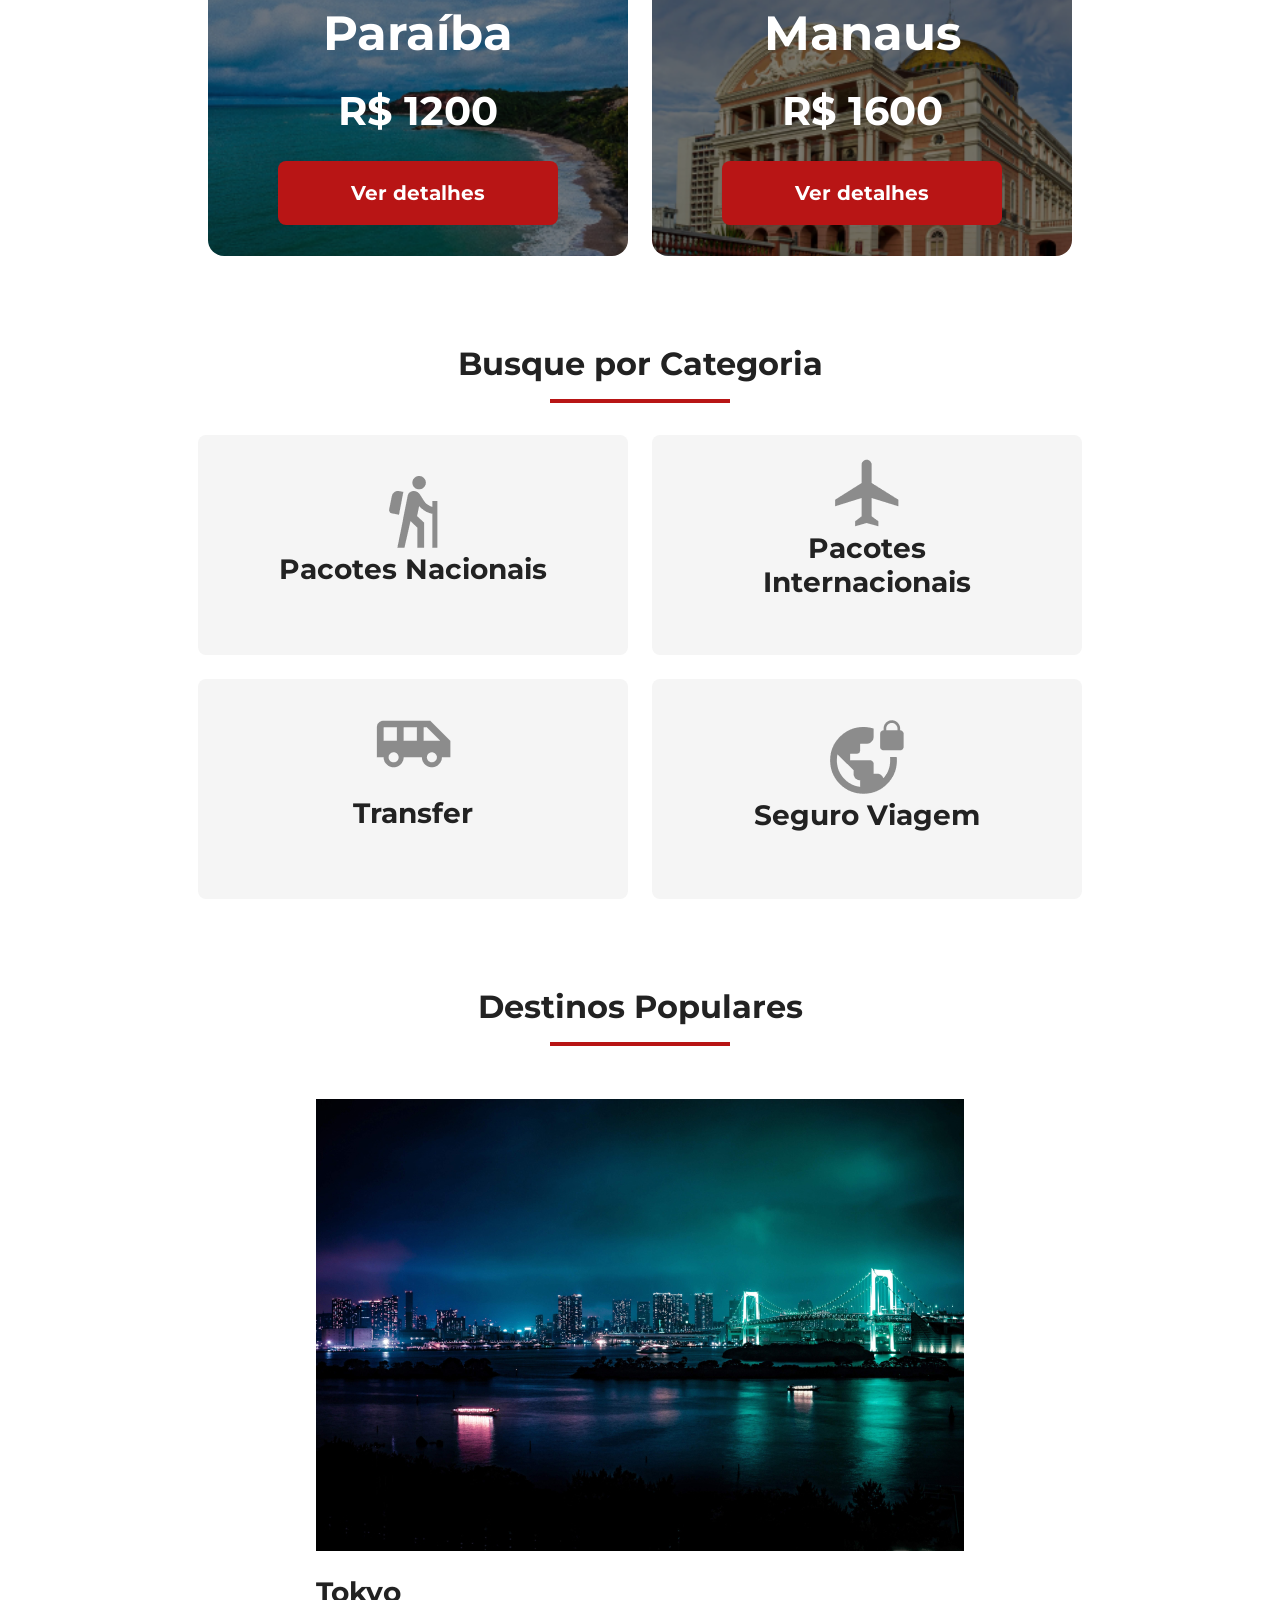
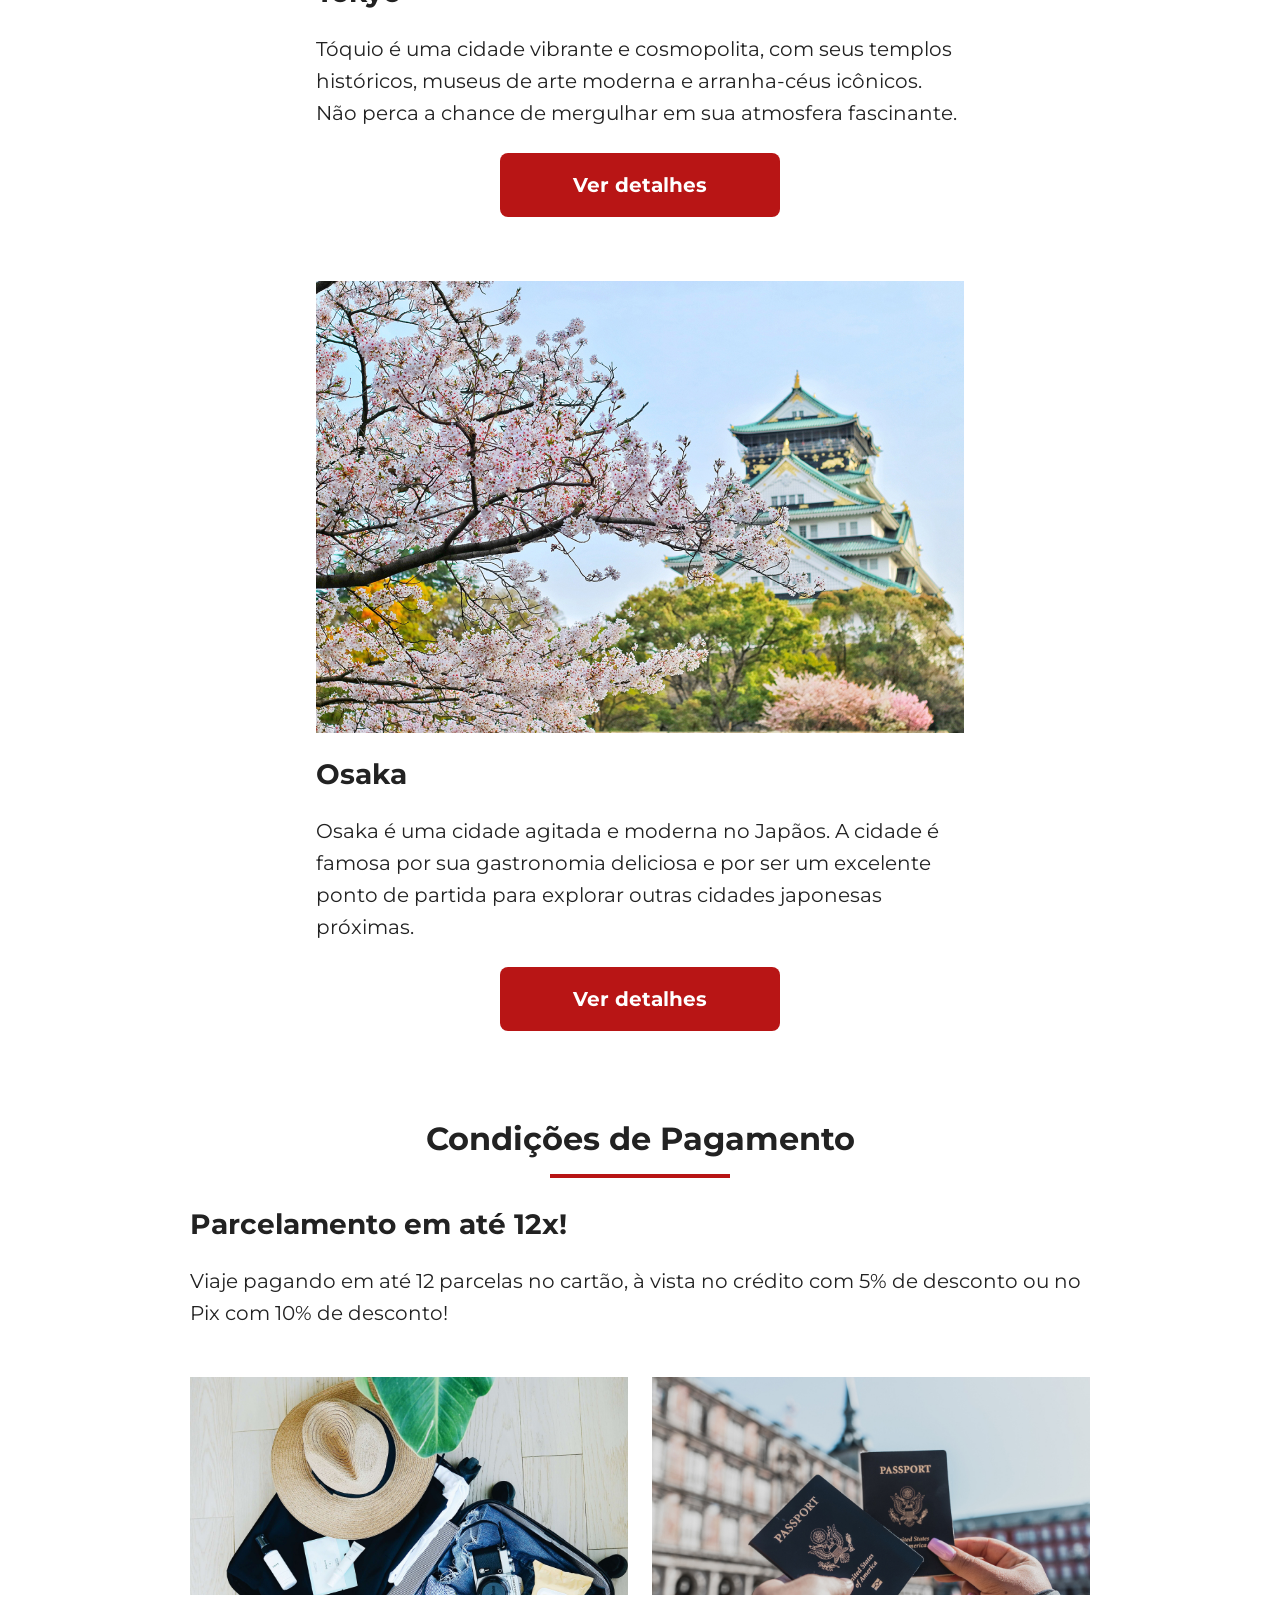
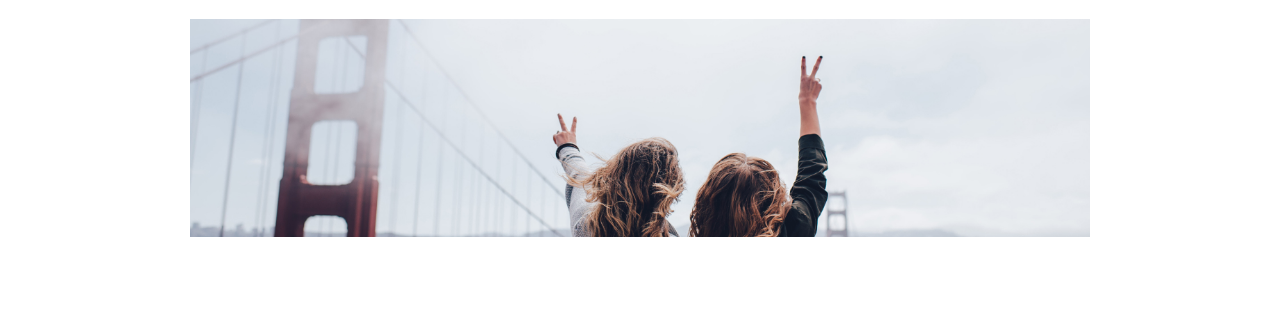
==== commit 6c6f05b9: "Define as telas da secao payment para mobile, tablet e desktop" ====
--- a/index.html
+++ b/index.html
@@ -211,17 +211,19 @@
         <h2>Condições de Pagamento</h2>
         <hr />
       </div>
-      <div class="text-content">
-        <h3 class="content-title">Parcelamento em até 12x!</h3>
-        <p class="content-text">
-          Viaje pagando em até 12 parcelas no cartão, à vista no crédito com 5%
-          de desconto ou no Pix com 10% de desconto!
-        </p>
-      </div>
-      <div class="image-content">
-        <div class="image bag"></div>
-        <div class="image passport"></div>
-        <div class="image people"></div>
+      <div class="content-container">
+        <div class="text-content">
+          <h3 class="content-title">Parcelamento em até 12x!</h3>
+          <p class="content-text">
+            Viaje pagando em até 12 parcelas no cartão, à vista no crédito com
+            5% de desconto ou no Pix com 10% de desconto!
+          </p>
+        </div>
+        <div class="image-gallery">
+          <div class="image bag"></div>
+          <div class="image passport"></div>
+          <div class="image bridge colspan-2"></div>
+        </div> 
       </div>
     </section>
   </body>
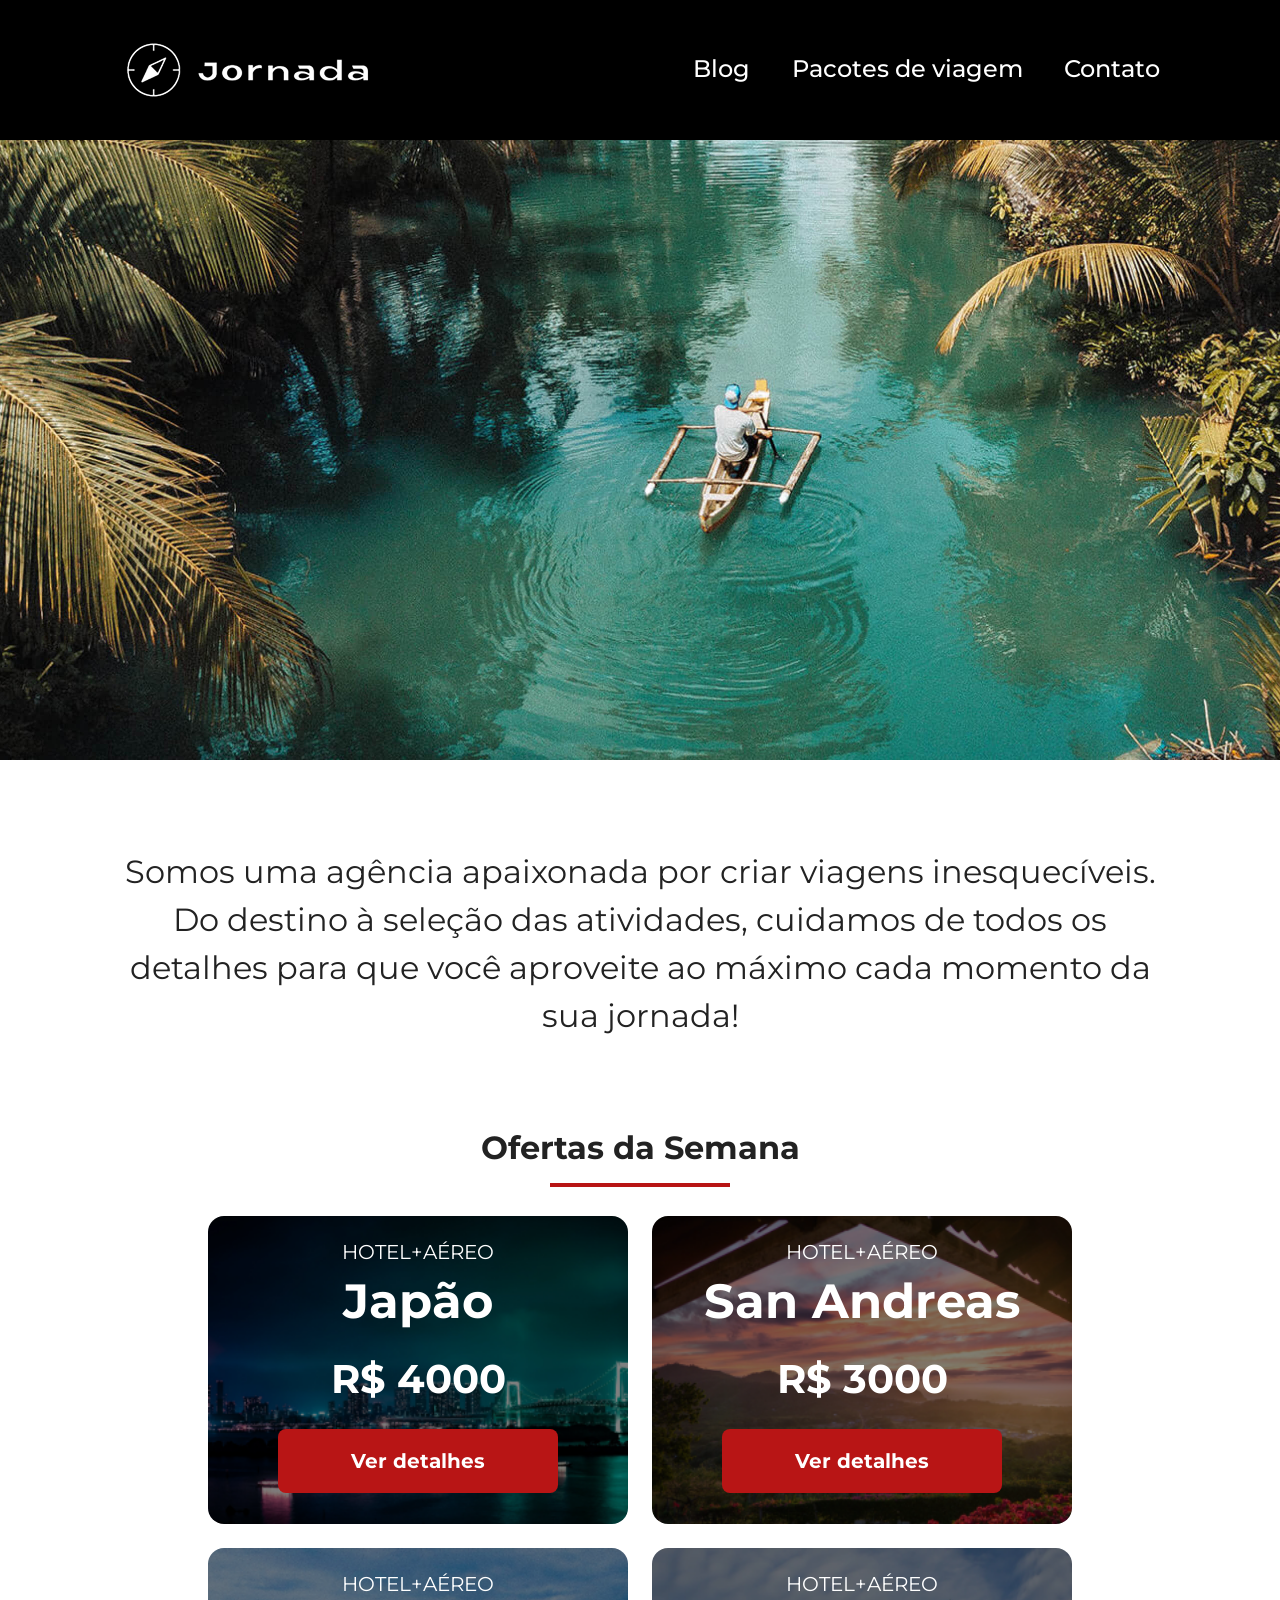
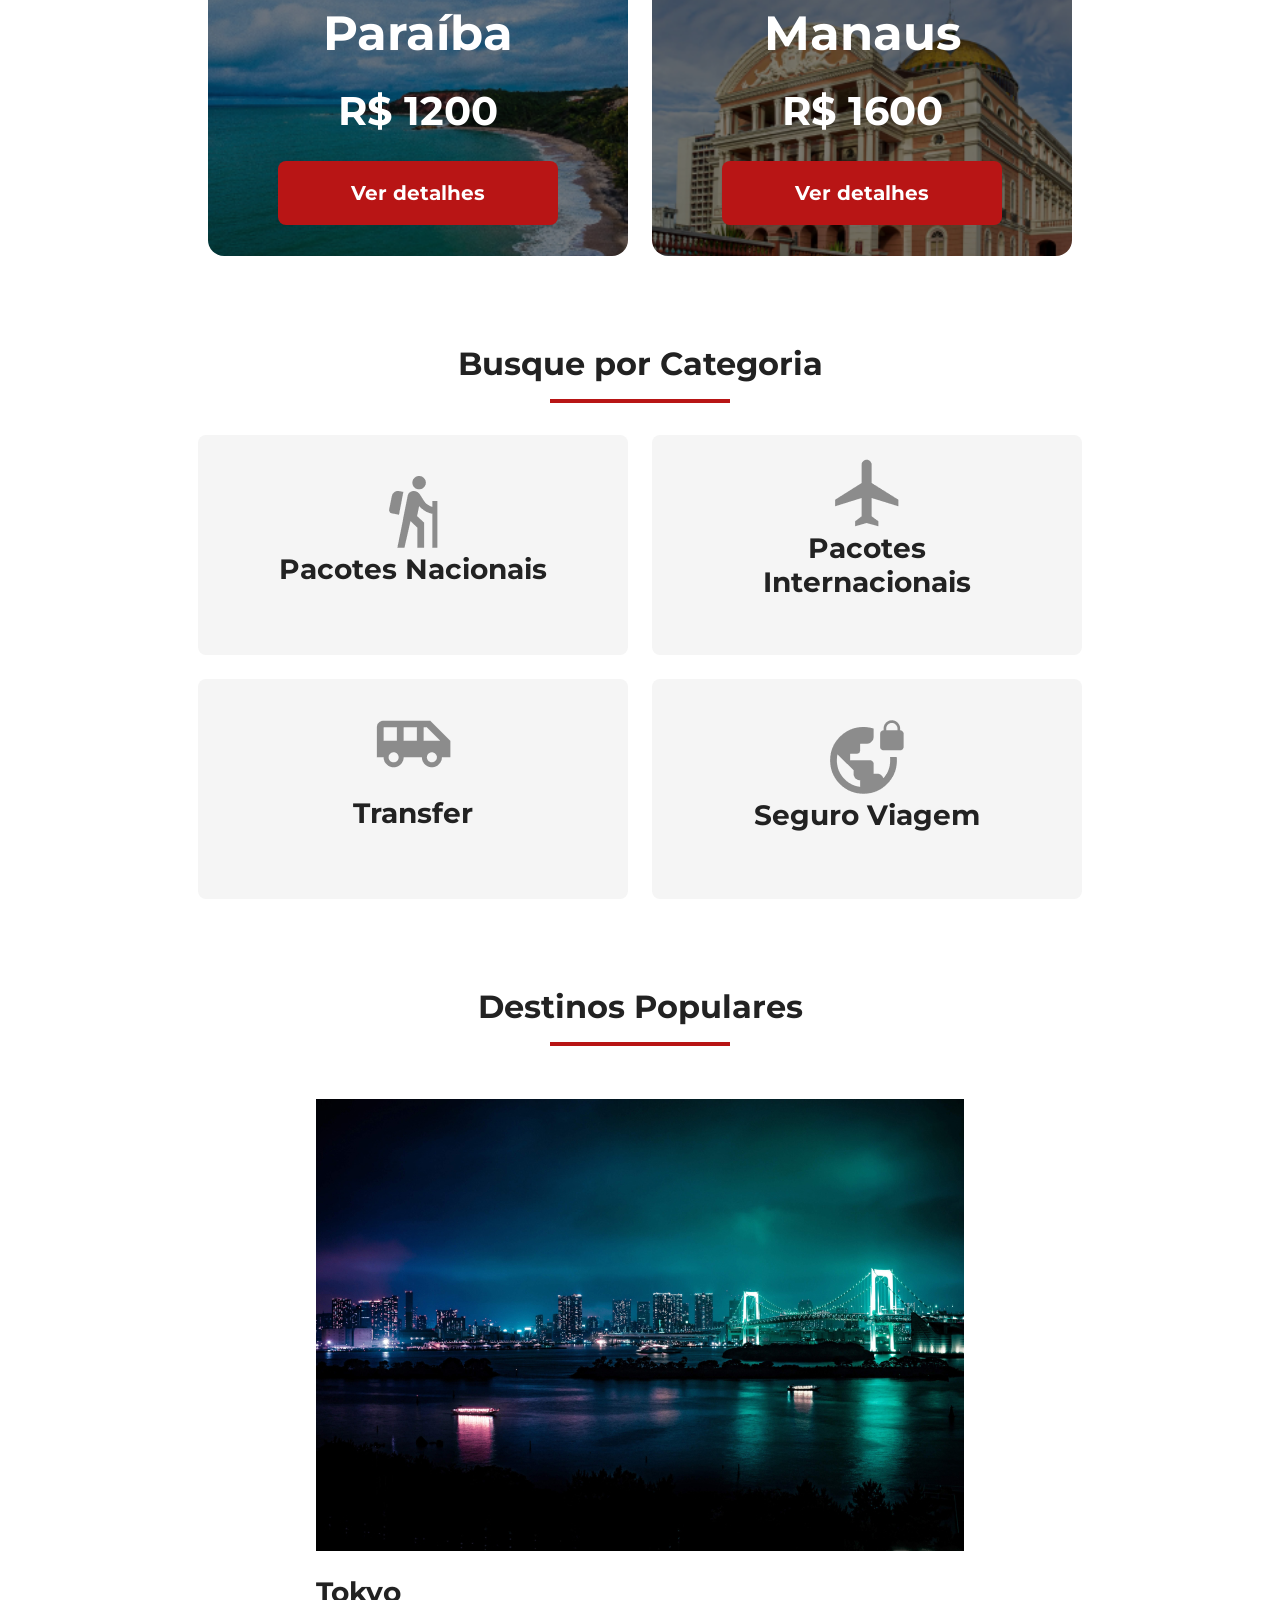
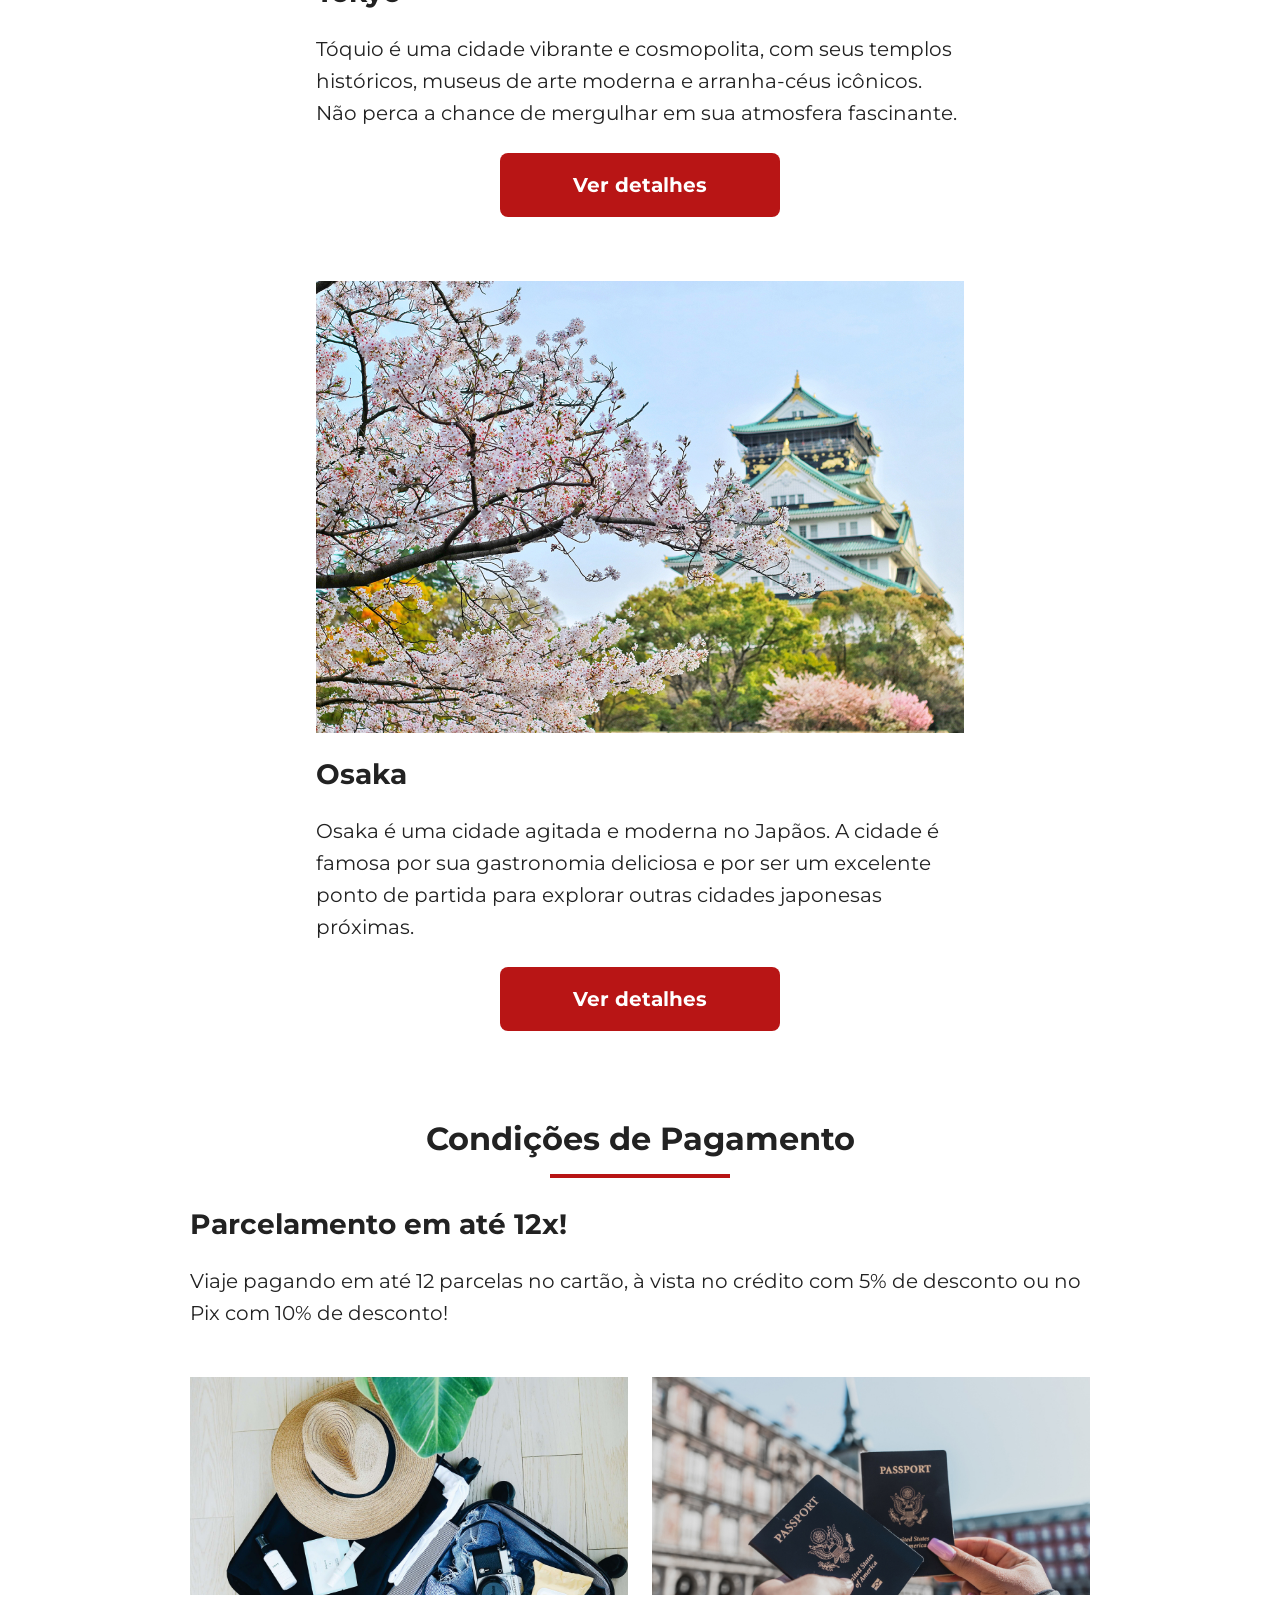
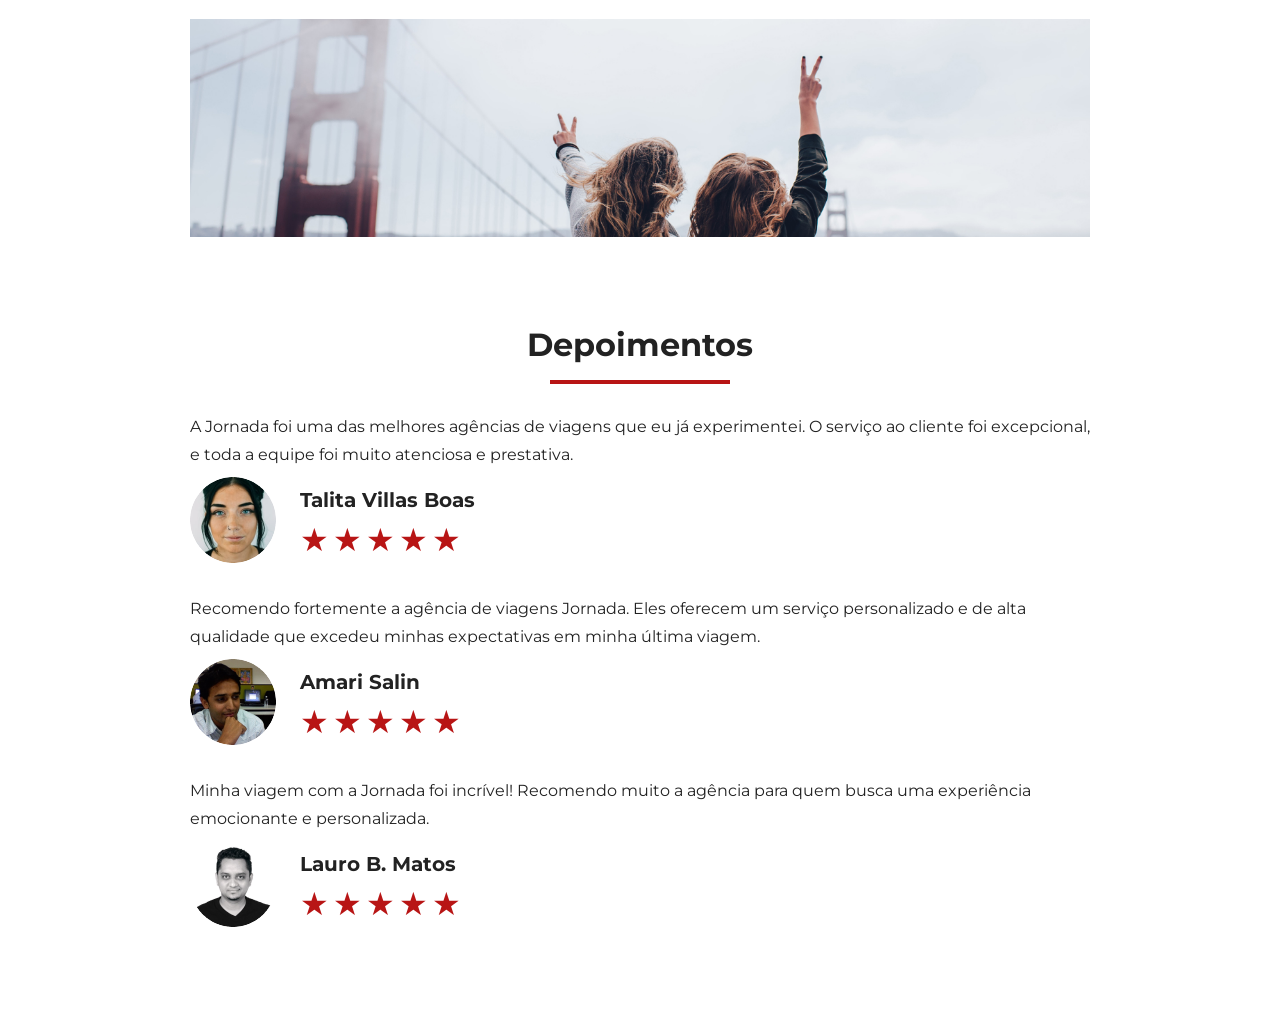
==== commit 6ee46f36: "Finaliza estilos do mobile na secao de depoimentos" ====
--- a/index.html
+++ b/index.html
@@ -223,7 +223,89 @@
           <div class="image bag"></div>
           <div class="image passport"></div>
           <div class="image bridge colspan-2"></div>
-        </div> 
+        </div>
+      </div>
+    </section>
+    <section class="testimonials">
+      <div class="section-title">
+        <h2>Depoimentos</h2>
+        <hr />
+      </div>
+      <div class="testimonial-container">
+        <article>
+          <header>
+            <p>
+              A Jornada foi uma das melhores agências de viagens que eu já
+              experimentei. O serviço ao cliente foi excepcional, e toda a
+              equipe foi muito atenciosa e prestativa.
+            </p>
+          </header>
+          <footer>
+            <img
+              src="img/Avatar-Talita.png"
+              alt="Imagem de perfil da cliente Talita Villas Boas"
+            />
+            <div class="profile-content">
+              <h4>Talita Villas Boas</h4>
+              <div class="rating">
+                <span class="star">★</span>
+                <span class="star">★</span>
+                <span class="star">★</span>
+                <span class="star">★</span>
+                <span class="star">★</span>
+              </div>
+            </div>
+          </footer>
+        </article>
+        <article>
+          <header>
+            <p>
+              Recomendo fortemente a agência de viagens Jornada. Eles oferecem
+              um serviço personalizado e de alta qualidade que excedeu minhas
+              expectativas em minha última viagem.
+            </p>
+          </header>
+          <footer>
+            <img
+              src="img/Avatar-Amari.png"
+              alt="Imagem de perfil da cliente Amari Salin"
+            />
+            <div class="profile-content">
+              <h4>Amari Salin</h4>
+              <div class="rating">
+                <span class="star">★</span>
+                <span class="star">★</span>
+                <span class="star">★</span>
+                <span class="star">★</span>
+                <span class="star">★</span>
+              </div>
+            </div>
+          </footer>
+        </article>
+        <article>
+          <header>
+            <p>
+              Minha viagem com a Jornada foi incrível! Recomendo muito a agência
+              para quem busca uma experiência emocionante e personalizada.
+            </p>
+          </header>
+          <footer>
+            <img
+              src="img/Avatar-Lauro.png"
+              alt="Imagem de perfil da cliente Lauro B. Matos"
+            />
+            <div class="profile-content">
+              <h4>Lauro B. Matos</h4>
+              <div class="rating">
+                <span class="star">★</span>
+                <span class="star">★</span>
+                <span class="star">★</span>
+                <span class="star">★</span>
+                <span class="star">★</span>
+              </div>
+            </div>
+          </footer>
+        </article>
       </div>
     </section>
   </body>
--- a/css/style.css
+++ b/css/style.css
@@ -4,4 +4,5 @@
 @import url(offers.css);
 @import url(catergories.css);
 @import url(destinations.css);
-@import url(payments.css);+@import url(payments.css);
+@import url(testimonials.css);
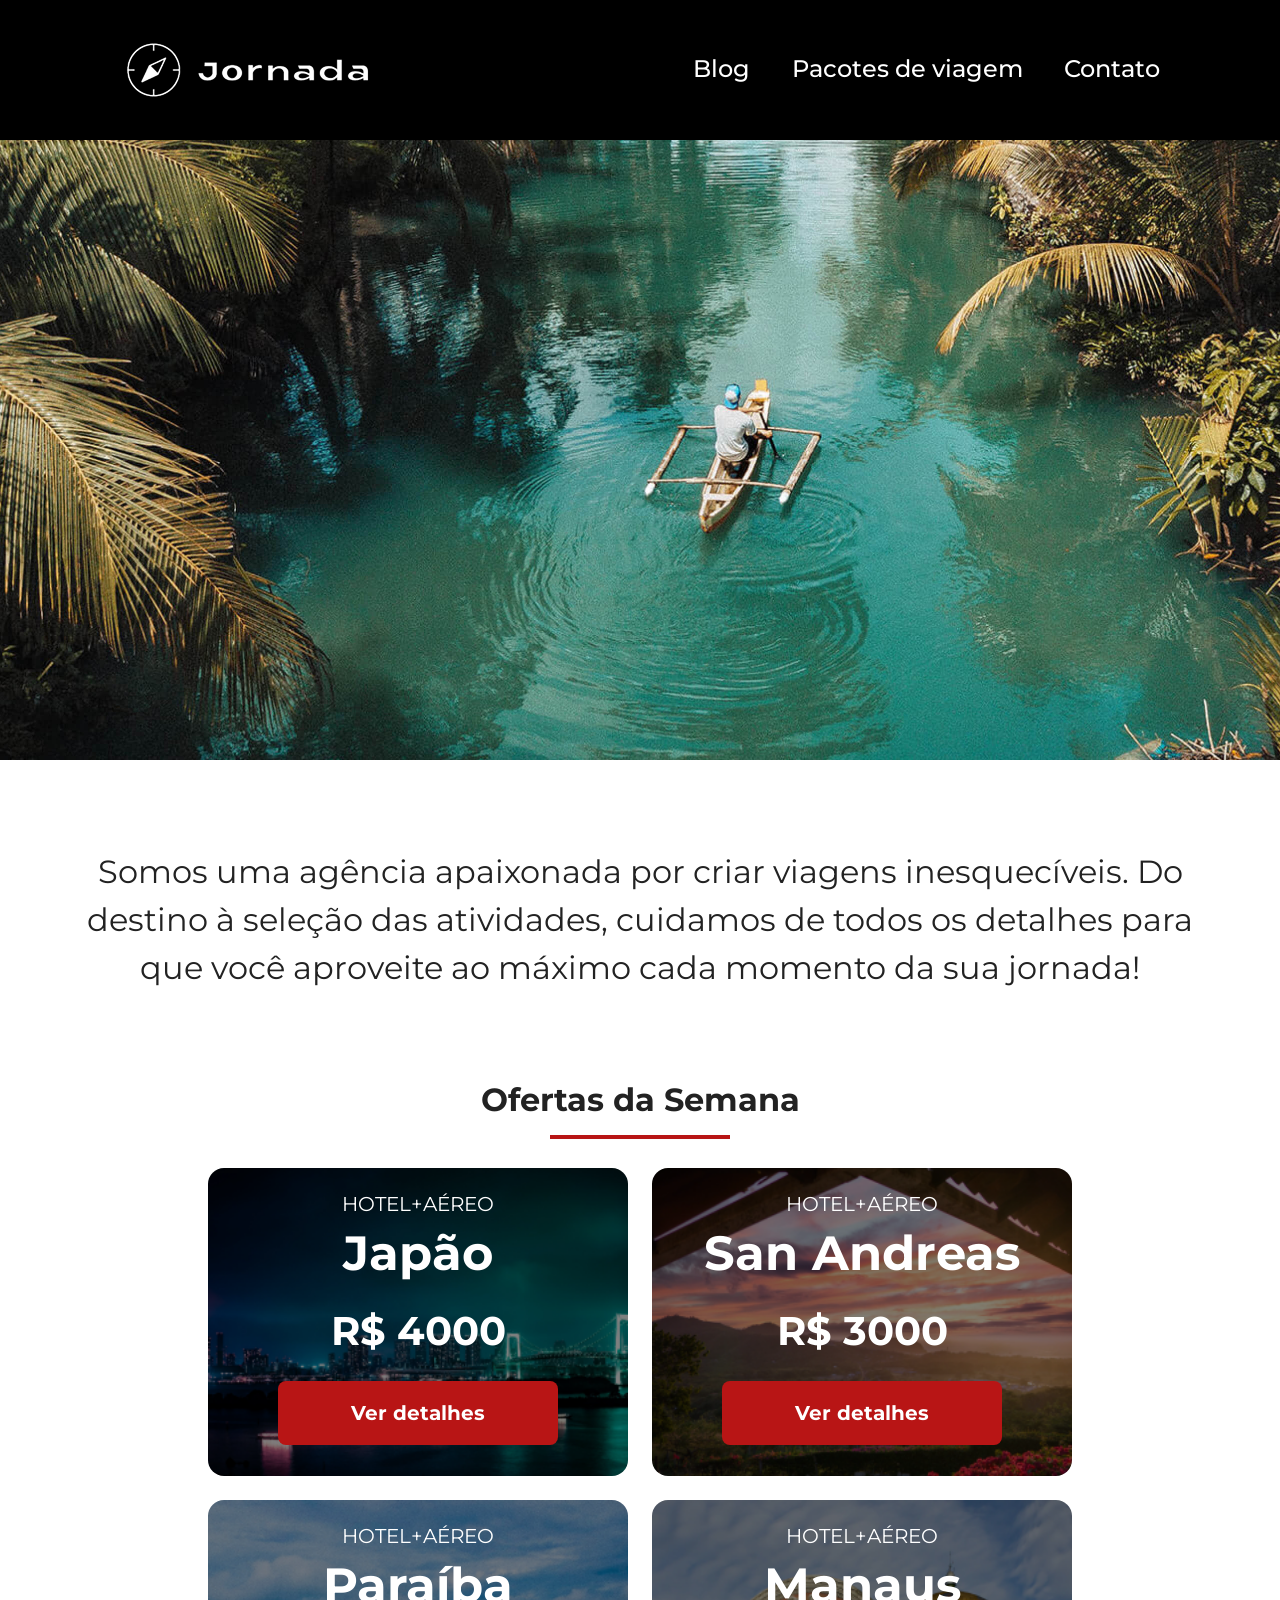
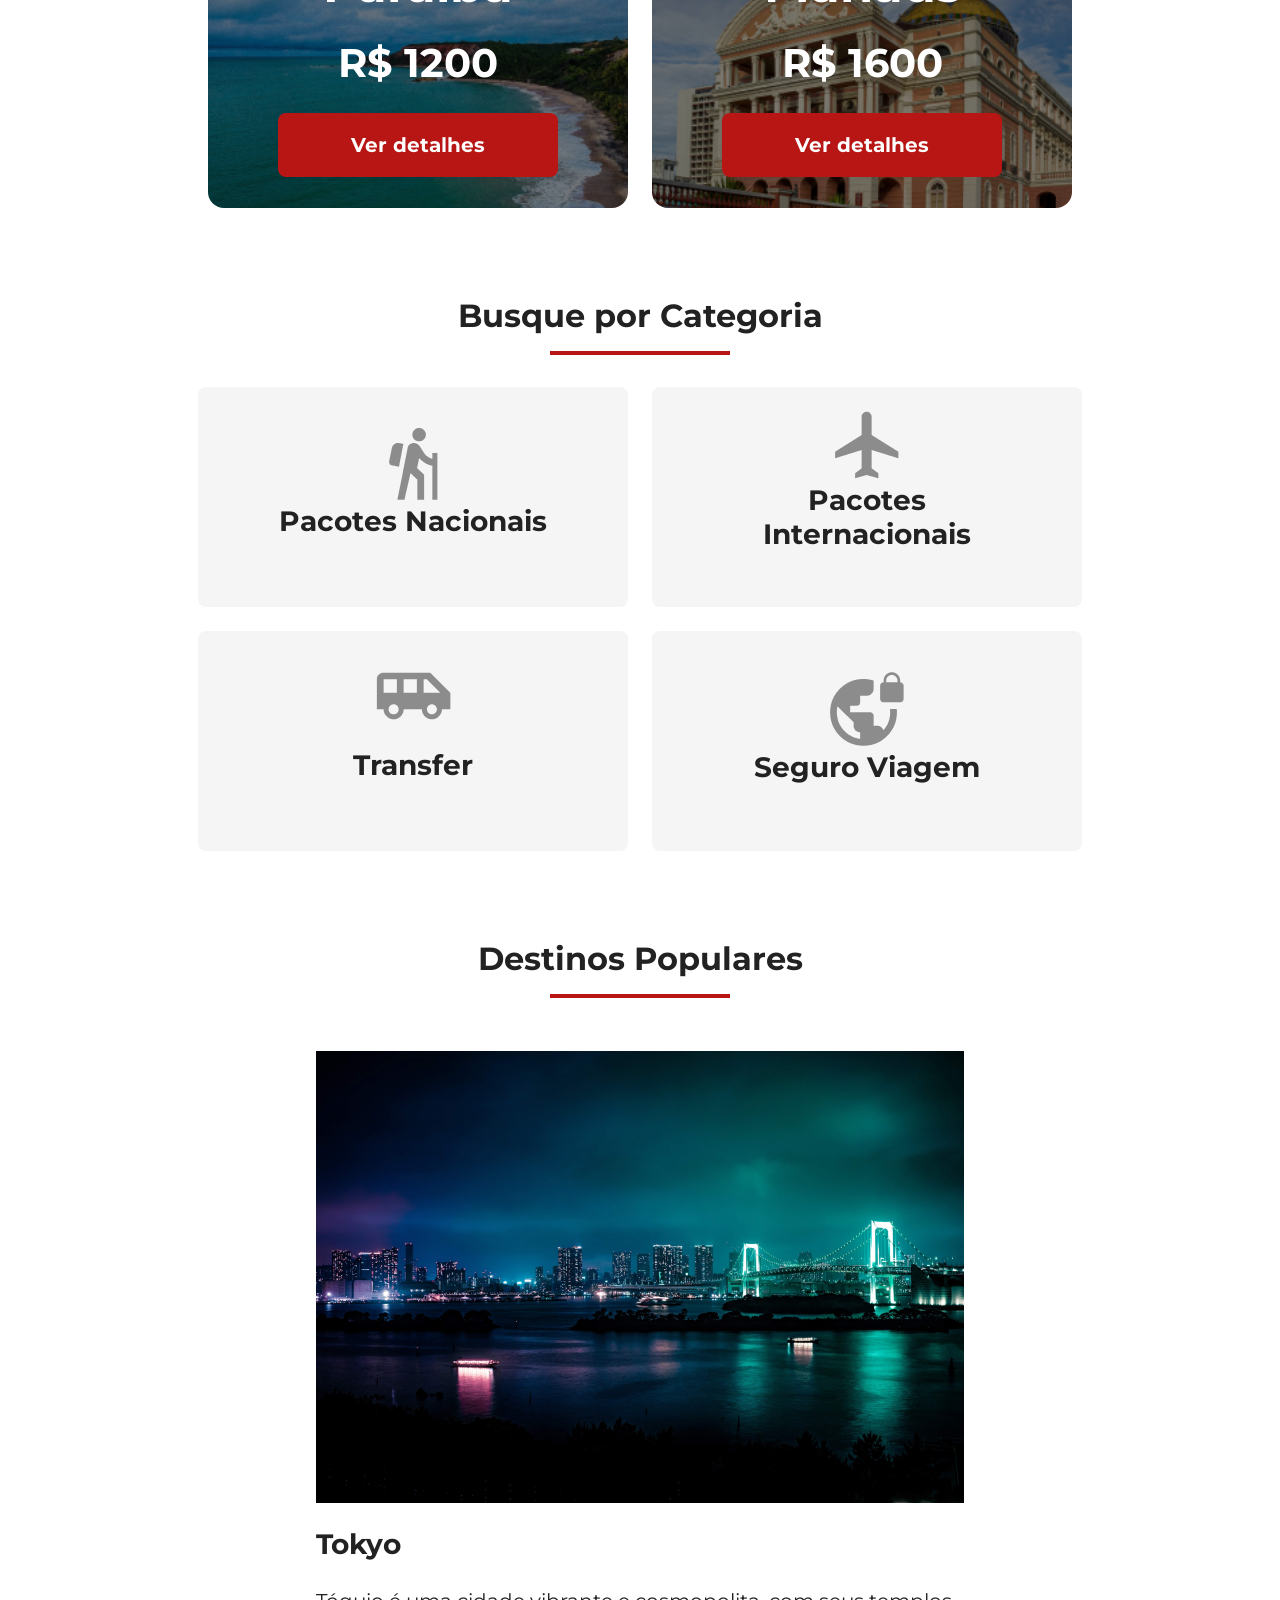
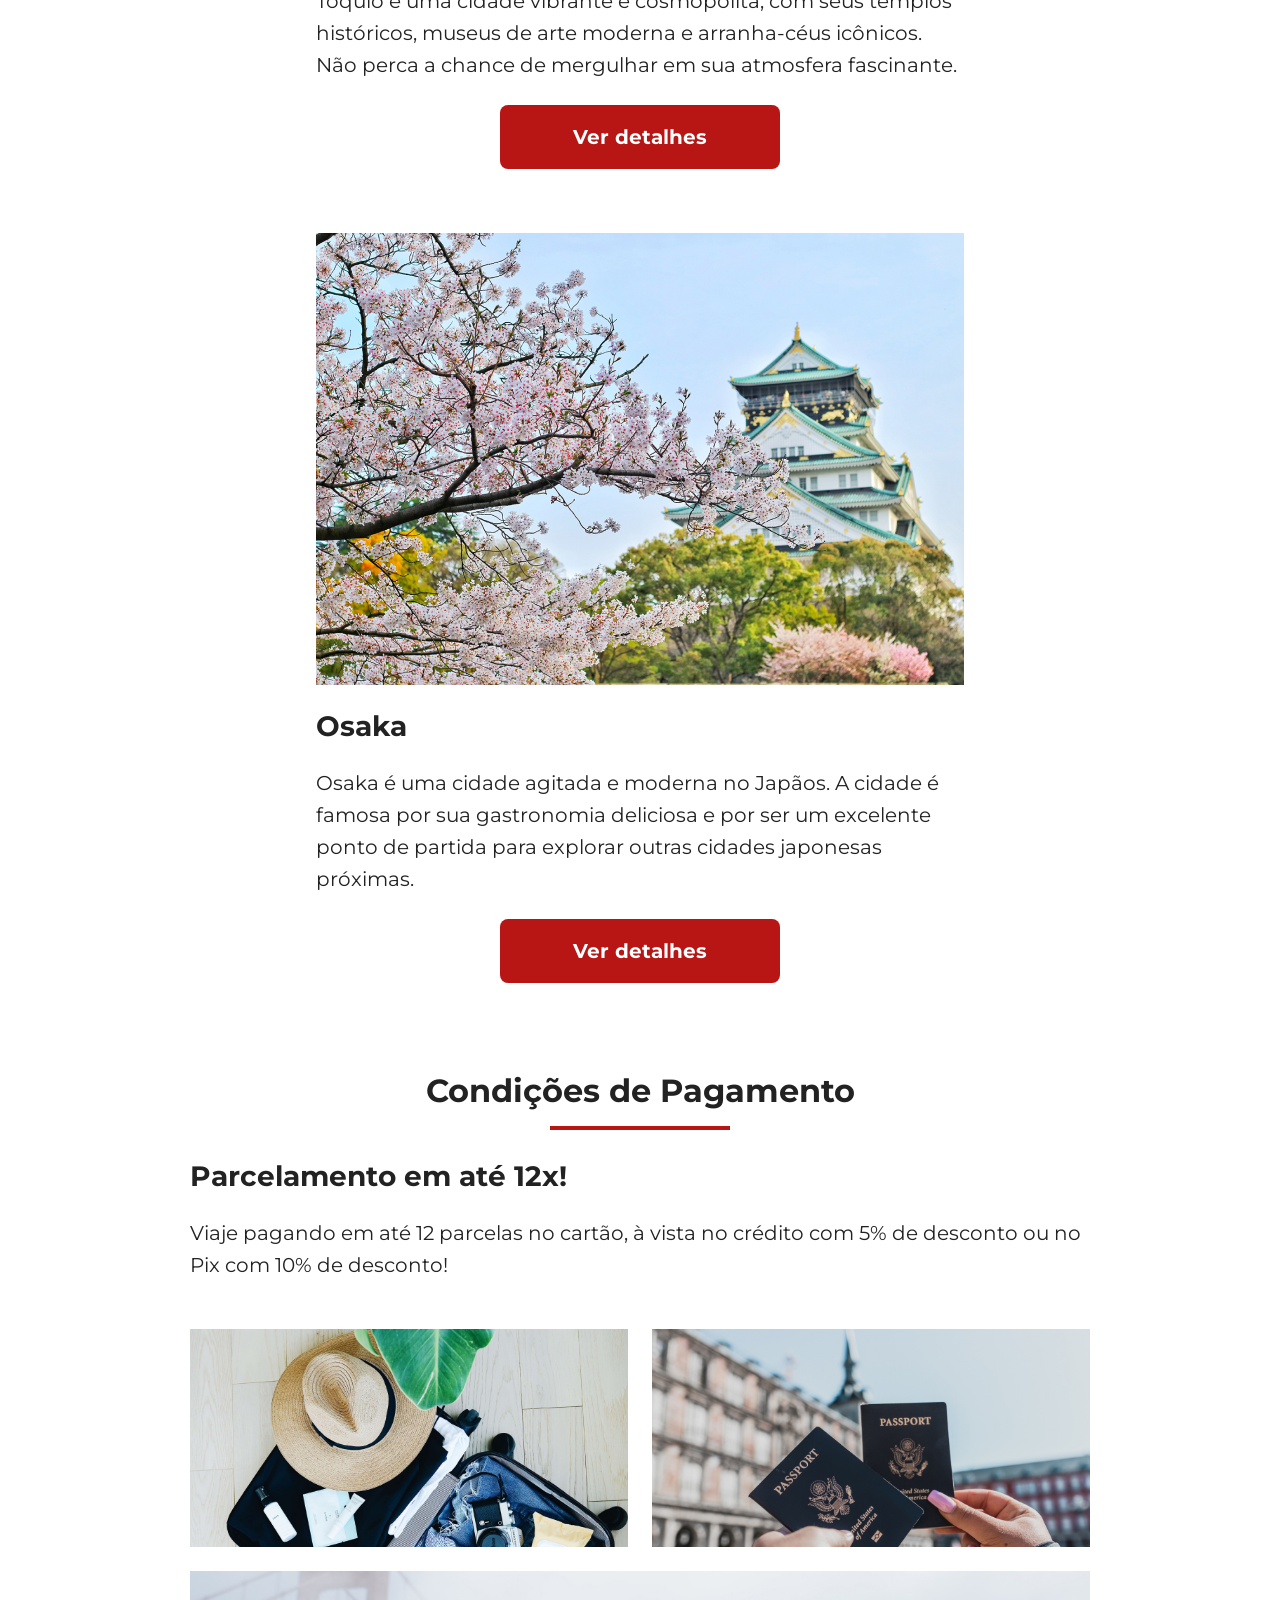
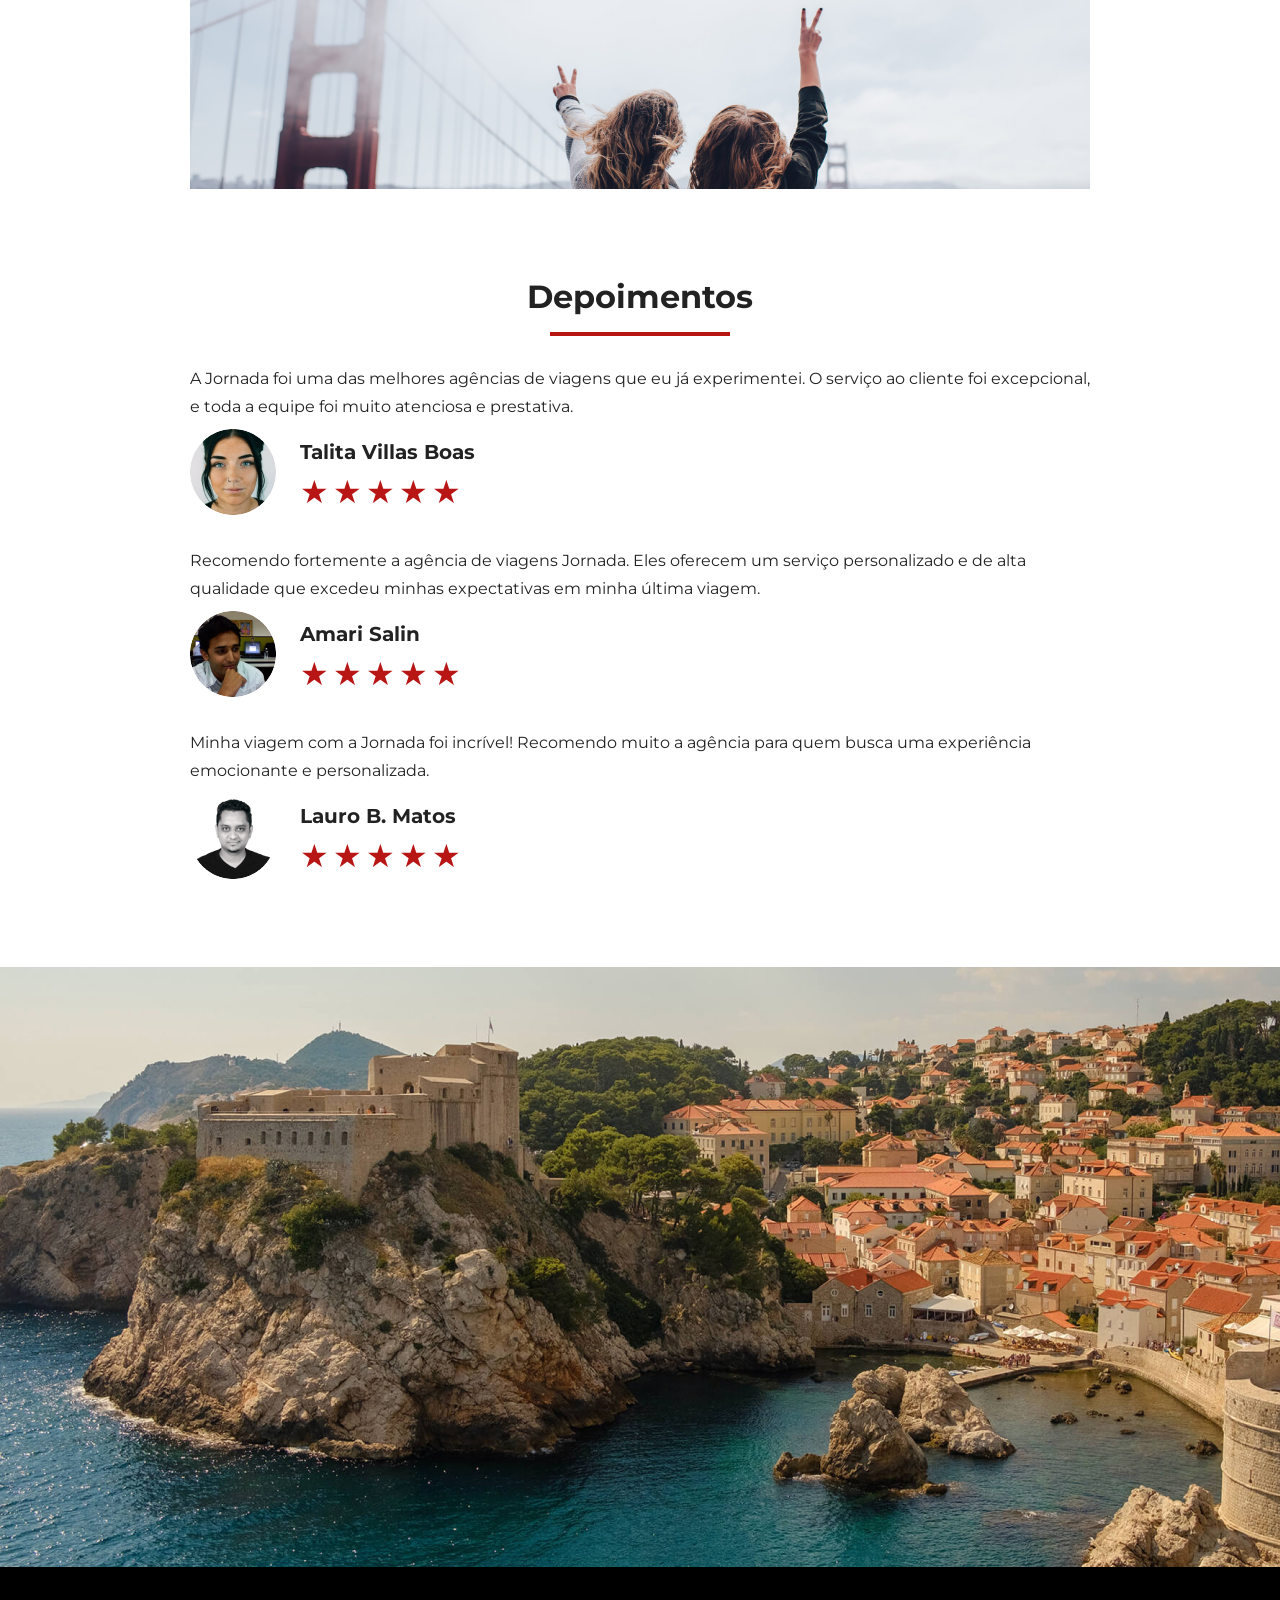
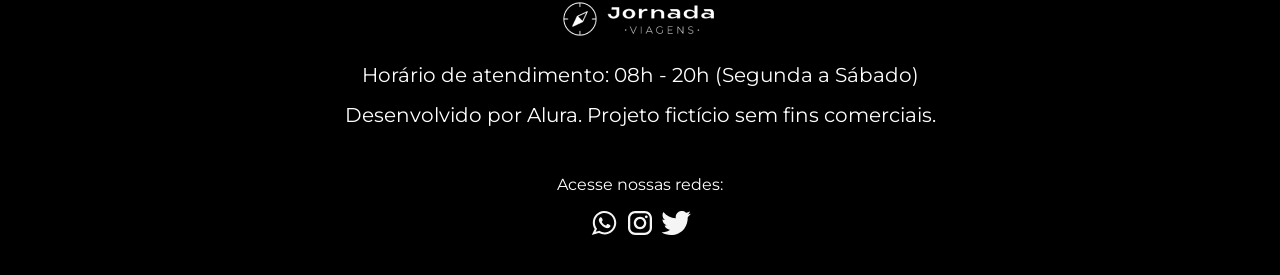
==== commit 37754c5e: "Adiciona footer e faz melhorias em acessibilidade" ====
--- a/index.html
+++ b/index.html
@@ -167,7 +167,7 @@
         <article class="item">
           <header>
             <div class="img-item tokyo"></div>
-            <h4 class="content-title">Tokyo</h4>
+            <h3 class="content-title">Tokyo</h3>
           </header>
           <p class="content-text">
             Tóquio é uma cidade vibrante e cosmopolita, com seus templos
@@ -187,7 +187,7 @@
         <article class="item">
           <header>
             <div class="img-item osaka"></div>
-            <h4 class="content-title">Osaka</h4>
+            <h3 class="content-title">Osaka</h3>
           </header>
           <p class="content-text">
             Osaka é uma cidade agitada e moderna no Japãos. A cidade é famosa
@@ -246,7 +246,7 @@
               alt="Imagem de perfil da cliente Talita Villas Boas"
             />
             <div class="profile-content">
-              <h4>Talita Villas Boas</h4>
+              <h3>Talita Villas Boas</h3>
               <div class="rating">
                 <span class="star">★</span>
                 <span class="star">★</span>
@@ -271,7 +271,7 @@
               alt="Imagem de perfil da cliente Amari Salin"
             />
             <div class="profile-content">
-              <h4>Amari Salin</h4>
+              <h3>Amari Salin</h3>
               <div class="rating">
                 <span class="star">★</span>
                 <span class="star">★</span>
@@ -295,7 +295,7 @@
               alt="Imagem de perfil da cliente Lauro B. Matos"
             />
             <div class="profile-content">
-              <h4>Lauro B. Matos</h4>
+              <h3>Lauro B. Matos</h3>
               <div class="rating">
                 <span class="star">★</span>
                 <span class="star">★</span>
@@ -308,5 +308,39 @@
         </article>
       </div>
     </section>
+    <section class="bottom-hero">
+      <div class="hero-img"></div>
+    </section>
+    <footer class="main-footer">
+      <div class="footer-content">
+        <img src="img/Logo-rodape.png" alt="logo completo do Jornada Viagens" />
+        <p>Horário de atendimento: 08h - 20h (Segunda a Sábado)</p>
+        <p>Desenvolvido por Alura. Projeto fictício sem fins comerciais.</p>
+      </div>
+      <div class="footer-social">
+        <p>Acesse nossas redes:</p>
+        <a
+          href="#"
+          target="_blank"
+          title="Entre em contato através do whatsapp"
+        >
+          <img src="img/Whatsapp.svg" alt="icone do Whatsapp na cor branca"
+        /></a>
+        <a
+          href="#"
+          target="_blank"
+          title="Acesse o Instagram do Jornada Viagens"
+        >
+          <img src="img/Instagram.svg" alt="icone do Instragam na cor branca"
+        /></a>
+        <a
+          href="#"
+          target="_blank"
+          title="Acesse o Twitter/X do Jornada Viagens"
+        >
+          <img src="img/Twitter.svg" alt="icone do Twitter/X na cor branca"
+        /></a>
+      </div>
+    </footer>
   </body>
 </html>
--- a/css/style.css
+++ b/css/style.css
@@ -5,4 +5,5 @@
 @import url(catergories.css);
 @import url(destinations.css);
 @import url(payments.css);
-@import url(testimonials.css);+@import url(testimonials.css);
+@import url(footer.css);
